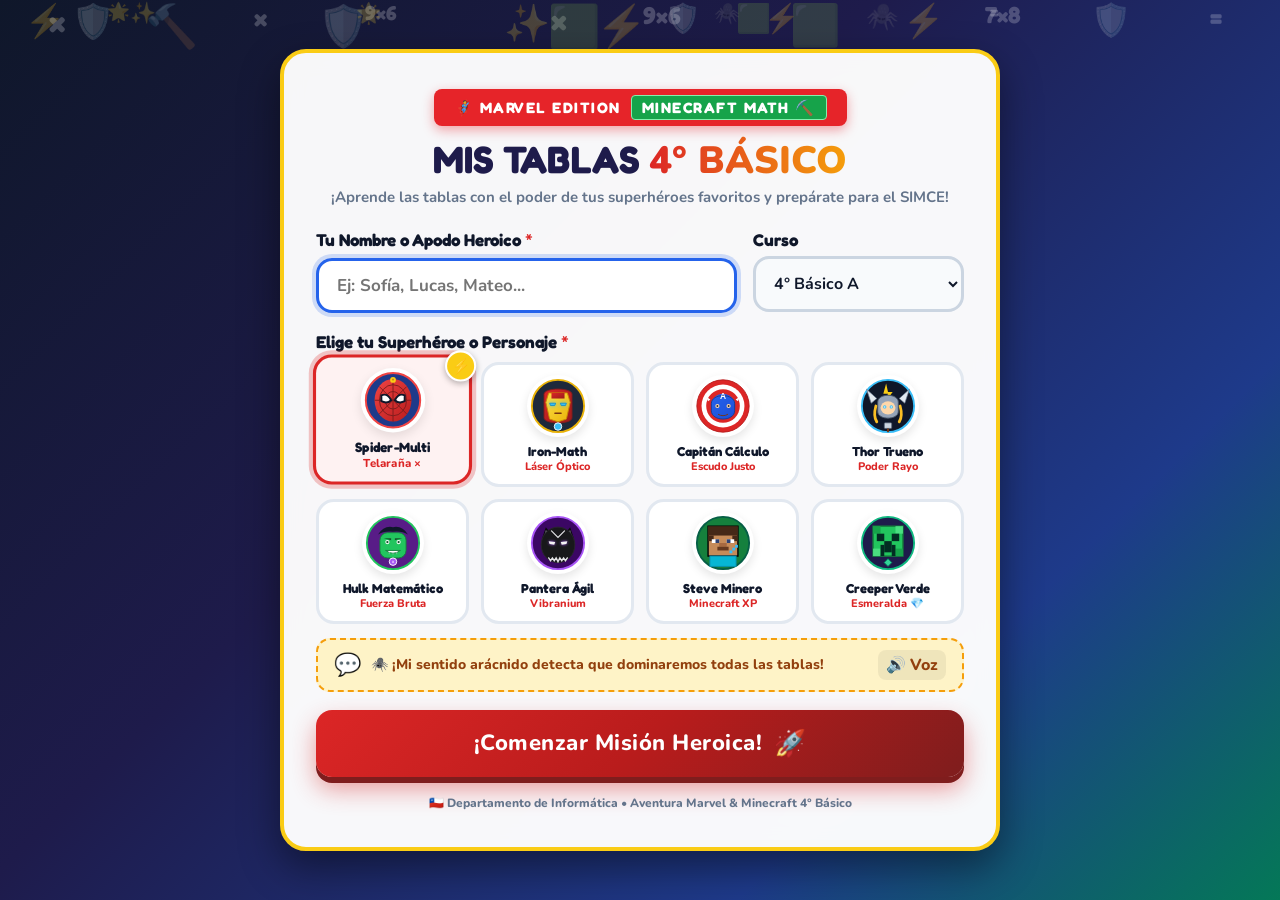
==== index.html @ a218ce14 "Add files via upload" ====
<!DOCTYPE html>
<html lang="es">
<head>
  <meta charset="UTF-8">
  <meta name="viewport" content="width=device-width, initial-scale=1.0">
  <title>Mis Tablas 🦸‍♂️ Aventura Marvel & Minecraft 4° Básico</title>
  <!-- Google Fonts: Fredoka & Nunito -->
  <link rel="preconnect" href="https://fonts.googleapis.com">
  <link rel="preconnect" href="https://fonts.gstatic.com" crossorigin>
  <link href="https://fonts.googleapis.com/css2?family=Fredoka:wght@400;600;700&family=Nunito:wght@400;700;800;900&display=swap" rel="stylesheet">
  <style>
    :root {
      --marvel-red: #E62429;
      --marvel-dark: #121212;
      --marvel-gold: #FACC15;
      --minecraft-green: #22C55E;
      --minecraft-dark: #14532D;
      --minecraft-diamond: #38BDF8;
      --bg-gradient: linear-gradient(135deg, #0F172A 0%, #1E1B4B 40%, #1E3A8A 75%, #047857 100%);
      --card-bg: rgba(255, 255, 255, 0.97);
      --text-main: #0F172A;
      --text-muted: #64748B;
      --radius-lg: 26px;
      --radius-md: 16px;
      --shadow-fun: 0 16px 40px rgba(0, 0, 0, 0.45);
    }

    * {
      box-sizing: border-box;
      margin: 0;
      padding: 0;
      font-family: 'Nunito', sans-serif;
    }

    body {
      min-height: 100vh;
      background: var(--bg-gradient);
      display: flex;
      justify-content: center;
      align-items: center;
      padding: 20px;
      position: relative;
      overflow-x: hidden;
    }

    /* Canvas para Serpentinas y Brillos */
    #confettiCanvas {
      position: fixed;
      inset: 0;
      pointer-events: none;
      z-index: 9999;
    }

    /* Floating Marvel & Minecraft Background Particles */
    .hero-bg {
      position: fixed;
      inset: 0;
      pointer-events: none;
      z-index: 1;
      overflow: hidden;
    }

    .hero-symbol {
      position: absolute;
      color: rgba(255, 255, 255, 0.22);
      font-family: 'Fredoka', cursive;
      font-weight: 700;
      user-select: none;
      animation: floatHero 10s infinite linear;
    }

    @keyframes floatHero {
      0% {
        transform: translateY(105vh) rotate(0deg) scale(0.9);
        opacity: 0;
      }
      20% {
        opacity: 0.4;
      }
      80% {
        opacity: 0.4;
      }
      100% {
        transform: translateY(-10vh) rotate(360deg) scale(1.15);
        opacity: 0;
      }
    }

    /* Main Login Container */
    .login-wrapper {
      position: relative;
      z-index: 10;
      width: 100%;
      max-width: 720px;
      background: var(--card-bg);
      border-radius: var(--radius-lg);
      box-shadow: var(--shadow-fun);
      padding: 36px 32px;
      border: 4px solid #FACC15;
      backdrop-filter: blur(12px);
      animation: popIn 0.5s cubic-bezier(0.175, 0.885, 0.32, 1.275);
    }

    @keyframes popIn {
      0% { transform: scale(0.85); opacity: 0; }
      100% { transform: scale(1); opacity: 1; }
    }

    /* Header Logo Marvel & Minecraft Style */
    .header-logo {
      text-align: center;
      margin-bottom: 22px;
    }

    .marvel-badge-title {
      display: inline-flex;
      align-items: center;
      gap: 10px;
      background: var(--marvel-red);
      color: #FFFFFF;
      padding: 6px 20px;
      border-radius: 8px;
      box-shadow: 0 4px 12px rgba(230, 36, 41, 0.4);
      margin-bottom: 12px;
    }

    .marvel-badge-title span {
      font-family: 'Fredoka', cursive;
      font-size: 15px;
      font-weight: 900;
      letter-spacing: 1.5px;
      text-transform: uppercase;
    }

    .minecraft-badge-pill {
      background: #16A34A;
      color: #FFFFFF;
      padding: 2px 10px;
      border-radius: 4px;
      font-size: 12px;
      font-weight: 900;
      border: 1px solid #86EFAC;
      letter-spacing: 0.5px;
    }

    .main-title {
      font-family: 'Fredoka', cursive;
      font-size: 38px;
      font-weight: 900;
      color: #1E1B4B;
      line-height: 1.15;
    }

    .main-title .highlight-marvel {
      background: linear-gradient(90deg, #DC2626, #F59E0B);
      -webkit-background-clip: text;
      -webkit-text-fill-color: transparent;
    }

    .subtitle {
      color: var(--text-muted);
      font-size: 15px;
      font-weight: 700;
      margin-top: 4px;
    }

    /* Saved Profile Quick Resume */
    .saved-profile-bar {
      display: none;
      background: #F0FDF4;
      border: 2px dashed #4ADE80;
      border-radius: var(--radius-md);
      padding: 12px 18px;
      margin-bottom: 18px;
      align-items: center;
      justify-content: space-between;
    }

    .saved-profile-info {
      display: flex;
      align-items: center;
      gap: 12px;
    }

    .saved-avatar-mini {
      width: 44px;
      height: 44px;
      border-radius: 50%;
      background: #DCFCE7;
      display: flex;
      align-items: center;
      justify-content: center;
      font-size: 24px;
      border: 2px solid #16A34A;
      overflow: hidden;
    }

    .saved-avatar-mini img {
      width: 100%;
      height: 100%;
      object-fit: cover;
    }

    .btn-quick-continue {
      background: linear-gradient(135deg, #16A34A, #15803D);
      color: white;
      border: none;
      border-radius: 12px;
      padding: 9px 18px;
      font-weight: 800;
      cursor: pointer;
      font-size: 14px;
      box-shadow: 0 4px 0 #14532D;
      transition: all 0.15s ease;
    }

    .btn-quick-continue:hover {
      transform: translateY(-2px);
      box-shadow: 0 6px 0 #14532D;
    }

    /* Form Fields */
    .form-group {
      margin-bottom: 18px;
    }

    .form-label {
      display: block;
      font-family: 'Fredoka', cursive;
      font-size: 17px;
      font-weight: 700;
      color: var(--text-main);
      margin-bottom: 6px;
    }

    .form-label .required {
      color: #DC2626;
    }

    .input-row {
      display: grid;
      grid-template-columns: 2fr 1fr;
      gap: 16px;
    }

    .input-text {
      width: 100%;
      padding: 13px 18px;
      font-size: 17px;
      font-weight: 700;
      color: var(--text-main);
      background: #F8FAFC;
      border: 3px solid #CBD5E1;
      border-radius: var(--radius-md);
      outline: none;
      transition: all 0.2s ease;
    }

    .input-text:focus {
      background: #FFFFFF;
      border-color: #2563EB;
      box-shadow: 0 0 0 4px rgba(37, 99, 235, 0.2);
    }

    .select-course {
      width: 100%;
      padding: 13px 14px;
      font-size: 16px;
      font-weight: 700;
      color: var(--text-main);
      background: #F8FAFC;
      border: 3px solid #CBD5E1;
      border-radius: var(--radius-md);
      outline: none;
      cursor: pointer;
    }

    /* Superhero & Minecraft Avatar Grid */
    .avatar-grid {
      display: grid;
      grid-template-columns: repeat(4, 1fr);
      gap: 12px;
      margin-top: 8px;
    }

    .avatar-card {
      background: #FFFFFF;
      border: 3px solid #E2E8F0;
      border-radius: 18px;
      padding: 10px 6px;
      text-align: center;
      cursor: pointer;
      position: relative;
      transition: all 0.22s cubic-bezier(0.175, 0.885, 0.32, 1.275);
      user-select: none;
    }

    .avatar-card:hover {
      transform: translateY(-5px);
      border-color: #EF4444;
      background: #FEF2F2;
      box-shadow: 0 8px 16px rgba(239, 68, 68, 0.15);
    }

    .avatar-card.selected {
      border-color: #DC2626;
      background: #FEF2F2;
      box-shadow: 0 0 0 4px rgba(220, 38, 38, 0.25);
      transform: translateY(-5px) scale(1.04);
    }

    .avatar-card.selected::after {
      content: '⚡';
      position: absolute;
      top: -7px;
      right: -7px;
      width: 26px;
      height: 26px;
      background: #FACC15;
      color: #78350F;
      border-radius: 50%;
      font-size: 14px;
      font-weight: 900;
      display: flex;
      align-items: center;
      justify-content: center;
      border: 2px solid white;
      box-shadow: 0 2px 6px rgba(0,0,0,0.3);
    }

    .avatar-icon-wrap {
      width: 62px;
      height: 62px;
      margin: 0 auto 6px;
      border-radius: 50%;
      background: #FFFFFF;
      box-shadow: 0 4px 10px rgba(0,0,0,0.1);
      display: flex;
      align-items: center;
      justify-content: center;
      padding: 3px;
      transition: transform 0.2s ease;
    }

    .avatar-card:hover .avatar-icon-wrap {
      transform: scale(1.12) rotate(6deg);
    }

    .avatar-icon-wrap img {
      width: 100%;
      height: 100%;
      object-fit: contain;
    }

    .avatar-name {
      font-family: 'Fredoka', cursive;
      font-size: 13px;
      font-weight: 700;
      color: var(--text-main);
      display: block;
      white-space: nowrap;
      overflow: hidden;
      text-overflow: ellipsis;
    }

    .avatar-role {
      font-size: 11px;
      color: #DC2626;
      font-weight: 800;
      display: block;
    }

    /* Dialogue Speech Box */
    .avatar-quote-box {
      margin-top: 14px;
      background: #FEF3C7;
      border: 2px dashed #F59E0B;
      border-radius: 14px;
      padding: 10px 16px;
      display: flex;
      align-items: center;
      justify-content: space-between;
      gap: 12px;
      color: #92400E;
      font-size: 14px;
      font-weight: 800;
      animation: fadeIn 0.3s ease;
      cursor: pointer;
      transition: all 0.25s ease;
    }

    .avatar-quote-box:hover {
      background: #FDE68A;
      transform: translateY(-2px);
    }

    .avatar-quote-box.speaking-active {
      border-color: #EF4444;
      background: #FEF2F2;
      color: #B91C1C;
      box-shadow: 0 0 16px rgba(239, 68, 68, 0.45);
      animation: speechPulse 0.6s infinite alternate ease-in-out;
    }

    @keyframes speechPulse {
      from { transform: scale(1); }
      to { transform: scale(1.025); }
    }

    @keyframes fadeIn {
      from { opacity: 0; transform: translateY(4px); }
      to { opacity: 1; transform: translateY(0); }
    }

    /* Error Message */
    .feedback-error {
      color: #DC2626;
      font-size: 14px;
      font-weight: 800;
      margin-top: 6px;
      display: none;
      align-items: center;
      gap: 6px;
    }

    /* Heroic Submit Button */
    .btn-submit {
      width: 100%;
      background: linear-gradient(135deg, #DC2626 0%, #B91C1C 50%, #7F1D1D 100%);
      color: #FFFFFF;
      font-family: 'Fredoka', cursive;
      font-size: 22px;
      font-weight: 800;
      letter-spacing: 0.5px;
      padding: 16px 24px;
      border: none;
      border-radius: var(--radius-md);
      cursor: pointer;
      box-shadow: 0 6px 0 #7F1D1D, 0 12px 24px rgba(220, 38, 38, 0.45);
      transition: all 0.15s ease;
      display: flex;
      align-items: center;
      justify-content: center;
      gap: 12px;
      margin-top: 18px;
    }

    .btn-submit:hover {
      transform: translateY(-3px);
      box-shadow: 0 9px 0 #7F1D1D, 0 16px 28px rgba(220, 38, 38, 0.55);
      background: linear-gradient(135deg, #EF4444 0%, #DC2626 50%, #991B1B 100%);
    }

    .btn-submit:active {
      transform: translateY(3px);
      box-shadow: 0 3px 0 #7F1D1D;
    }

    /* Footer Info */
    .footer-badge {
      text-align: center;
      margin-top: 18px;
      font-size: 12px;
      font-weight: 800;
      color: #64748B;
      display: flex;
      align-items: center;
      justify-content: center;
      gap: 8px;
    }

    .shake {
      animation: shakeInput 0.4s ease;
    }

    @keyframes shakeInput {
      0%, 100% { transform: translateX(0); }
      20%, 60% { transform: translateX(-8px); }
      40%, 80% { transform: translateX(8px); }
    }

    @media (max-width: 640px) {
      .login-wrapper { padding: 22px 16px; }
      .main-title { font-size: 28px; }
      .avatar-grid { grid-template-columns: repeat(3, 1fr); }
      .input-row { grid-template-columns: 1fr; }
    }
  </style>
</head>
<body>

  <!-- Canvas de Serpentinas, Confeti y Brillos -->
  <canvas id="confettiCanvas"></canvas>

  <!-- Partículas de fondo estilo Marvel y Minecraft -->
  <div class="hero-bg" id="heroBg"></div>

  <!-- Contenedor Principal -->
  <div class="login-wrapper">
    <!-- Header -->
    <div class="header-logo">
      <div class="marvel-badge-title">
        <span>🦸 MARVEL EDITION</span>
        <span class="minecraft-badge-pill">MINECRAFT MATH ⛏️</span>
      </div>
      <h1 class="main-title">MIS TABLAS <span class="highlight-marvel">4° BÁSICO</span></h1>
      <p class="subtitle">¡Aprende las tablas con el poder de tus superhéroes favoritos y prepárate para el SIMCE!</p>
    </div>

    <!-- Barra de Perfil Guardado -->
    <div class="saved-profile-bar" id="savedProfileBar">
      <div class="saved-profile-info">
        <div class="saved-avatar-mini" id="savedAvatarMini">
          <img src="Sistema/IMAGEN/avatar_spiderman.svg" alt="Avatar">
        </div>
        <div>
          <div style="font-weight: 900; color: #166534; font-size: 15px;" id="savedProfileName">¡Hola, Héroe!</div>
          <div style="font-size: 12px; color: #15803D;" id="savedProfileCourse">4° Básico A • Perfil guardado</div>
        </div>
      </div>
      <button class="btn-quick-continue" id="btnQuickContinue">Continuar Misión ➔</button>
    </div>

    <!-- Formulario del Estudiante -->
    <form id="loginForm" autocomplete="off" onsubmit="return false;">
      <div class="input-row">
        <!-- Nombre -->
        <div class="form-group">
          <label class="form-label" for="nombreEstudiante">
            Tu Nombre o Apodo Heroico <span class="required">*</span>
          </label>
          <div class="input-container">
            <input 
              type="text" 
              id="nombreEstudiante" 
              class="input-text" 
              placeholder="Ej: Sofía, Lucas, Mateo..." 
              maxlength="24"
              autofocus
            >
          </div>
          <div class="feedback-error" id="nameError">
            <span>⚠️</span> Escribe tu nombre para iniciar tu entrenamiento heroico.
          </div>
        </div>

        <!-- Curso -->
        <div class="form-group">
          <label class="form-label" for="cursoEstudiante">Curso</label>
          <select id="cursoEstudiante" class="select-course">
            <option value="4° Básico A">4° Básico A</option>
            <option value="4° Básico B">4° Básico B</option>
            <option value="4° Básico C">4° Básico C</option>
            <option value="4° Básico">4° Básico</option>
          </select>
        </div>
      </div>

      <!-- Selección de Superhéroes / Minecraft -->
      <div class="form-group">
        <label class="form-label">
          Elige tu Superhéroe o Personaje <span class="required">*</span>
        </label>
        
        <div class="avatar-grid" id="avatarGrid">
          <!-- 1. Spider-Man -->
          <div class="avatar-card selected" data-id="spiderman" data-sound="laser" data-name="Spider-Multi" data-quote="🕷️ ¡Mi sentido arácnido detecta que dominaremos todas las tablas!">
            <div class="avatar-icon-wrap">
              <img src="Sistema/IMAGEN/avatar_spiderman.svg" alt="Spider-Multi">
            </div>
            <span class="avatar-name">Spider-Multi</span>
            <span class="avatar-role">Telaraña ×</span>
          </div>

          <!-- 2. Iron Man -->
          <div class="avatar-card" data-id="ironman" data-sound="laser" data-name="Iron-Math" data-quote="⚡ ¡Reactor Arc al 100%: calculando resultados a la velocidad de la luz!">
            <div class="avatar-icon-wrap">
              <img src="Sistema/IMAGEN/avatar_ironman.svg" alt="Iron-Math">
            </div>
            <span class="avatar-name">Iron-Math</span>
            <span class="avatar-role">Láser Óptico</span>
          </div>

          <!-- 3. Capitán América -->
          <div class="avatar-card" data-id="capitan" data-sound="shield" data-name="Capitán Cálculo" data-quote="🛡️ ¡Puedo calcular todo el día! Defendamos el honor de 4° básico.">
            <div class="avatar-icon-wrap">
              <img src="Sistema/IMAGEN/avatar_capitan.svg" alt="Capitán Cálculo">
            </div>
            <span class="avatar-name">Capitán Cálculo</span>
            <span class="avatar-role">Escudo Justo</span>
          </div>

          <!-- 4. Thor -->
          <div class="avatar-card" data-id="thor" data-sound="laser" data-name="Thor del Trueno" data-quote="🔨 ¡Por Asgard! Ninguna multiplicación se resistirá a nuestro martillo.">
            <div class="avatar-icon-wrap">
              <img src="Sistema/IMAGEN/avatar_thor.svg" alt="Thor del Trueno">
            </div>
            <span class="avatar-name">Thor Trueno</span>
            <span class="avatar-role">Poder Rayo</span>
          </div>

          <!-- 5. Hulk -->
          <div class="avatar-card" data-id="hulk" data-sound="pop" data-name="Hulk Aplasta Tablas" data-quote="💥 ¡HULK APLASTA DUDAS! ¡Multiplicar es pan comido para Hulk!">
            <div class="avatar-icon-wrap">
              <img src="Sistema/IMAGEN/avatar_hulk.svg" alt="Hulk Aplasta Tablas">
            </div>
            <span class="avatar-name">Hulk Matemático</span>
            <span class="avatar-role">Fuerza Bruta</span>
          </div>

          <!-- 6. Pantera Negra -->
          <div class="avatar-card" data-id="pantera" data-sound="shield" data-name="Pantera Ágil" data-quote="🐾 ¡Wakanda por siempre! Agilidad felina para resolver problemas.">
            <div class="avatar-icon-wrap">
              <img src="Sistema/IMAGEN/avatar_pantera.svg" alt="Pantera Ágil">
            </div>
            <span class="avatar-name">Pantera Ágil</span>
            <span class="avatar-role">Vibranium</span>
          </div>

          <!-- 7. Steve Minecraft -->
          <div class="avatar-card" data-id="steve" data-sound="xp" data-name="Steve Minero" data-quote="⛏️ ¡Crafteando respuestas correctas con picos de diamante y bloques de XP!">
            <div class="avatar-icon-wrap">
              <img src="Sistema/IMAGEN/avatar_steve.svg" alt="Steve Minero">
            </div>
            <span class="avatar-name">Steve Minero</span>
            <span class="avatar-role">Minecraft XP</span>
          </div>

          <!-- 8. Creeper Minecraft -->
          <div class="avatar-card" data-id="creeper" data-sound="xp" data-name="Creeper Verde" data-quote="🟩 ¡Sssssss... ¡Una explosión verde de aciertos y esmeraldas!">
            <div class="avatar-icon-wrap">
              <img src="Sistema/IMAGEN/avatar_creeper.svg" alt="Creeper Verde">
            </div>
            <span class="avatar-name">Creeper Verde</span>
            <span class="avatar-role">Esmeralda 💎</span>
          </div>
        </div>

        <!-- Quote Box with Speaker Audio Badge -->
        <div class="avatar-quote-box" id="avatarQuoteBox" title="¡Toca para escuchar la voz del héroe!">
          <div style="display: flex; align-items: center; gap: 10px;">
            <span style="font-size: 22px;">💬</span>
            <span id="avatarQuoteText">🕷️ ¡Mi sentido arácnido detecta que dominaremos todas las tablas!</span>
          </div>
          <span style="font-size: 16px; padding: 4px 8px; background: rgba(0,0,0,0.06); border-radius: 8px; white-space: nowrap;" id="speakerStatusIcon" title="Escuchar voz">🔊 Voz</span>
        </div>
      </div>

      <!-- Botón Ingresar -->
      <button type="button" class="btn-submit" id="btnIngresar">
        <span>¡Comenzar Misión Heroica!</span>
        <span style="font-size: 26px;">🚀</span>
      </button>

      <!-- Footer Info -->
      <div class="footer-badge">
        <span>🇨🇱 Departamento de Informática • Aventura Marvel & Minecraft 4° Básico</span>
      </div>
    </form>
  </div>

  <!-- Sonidos y Lógica de Login -->
  <script src="Sistema/JS/sound.js"></script>
  <script>
    // Partículas temáticas flotantes de fondo
    const heroItems = ['🕷️', '⚡', '🛡️', '🔨', '💥', '⛏️', '💎', '🟩', '×', '=', '7×8', '9×6', '🌟', '✨'];
    const bgContainer = document.getElementById('heroBg');

    for (let i = 0; i < 26; i++) {
      const el = document.createElement('div');
      el.className = 'hero-symbol';
      el.innerText = heroItems[Math.floor(Math.random() * heroItems.length)];
      el.style.left = Math.random() * 95 + '%';
      el.style.fontSize = (Math.random() * 26 + 18) + 'px';
      el.style.animationDuration = (Math.random() * 8 + 7) + 's';
      el.style.animationDelay = (Math.random() * 8) + 's';
      bgContainer.appendChild(el);
    }

    // Avatar Selection Logic con sonidos Marvel y Minecraft
    let selectedAvatar = {
      id: 'spiderman',
      nombre: 'Spider-Multi',
      img: 'Sistema/IMAGEN/avatar_spiderman.svg',
      quote: '🕷️ ¡Mi sentido arácnido detecta que dominaremos todas las tablas!'
    };

    // Sistema de Voz para Superhéroes y Personajes (Web Speech API)
    function hablarFraseHeroica(texto, avatarId) {
      if (!('speechSynthesis' in window)) return;

      window.speechSynthesis.cancel();

      // Limpiar emojis para que la voz no intente describirlos
      let textoHablar = texto.replace(/[\u{1F300}-\u{1F9FF}|🕷️|⚡|🛡️|🔨|💥|🐾|⛏️|🟩|💎|×]/gu, '').trim();

      const utter = new SpeechSynthesisUtterance(textoHablar);
      utter.lang = 'es-ES';

      // Modulación de tono (pitch) y velocidad (rate) personalizada por personaje
      if (avatarId === 'hulk') {
        utter.pitch = 0.52; // Súper grave y colosal
        utter.rate = 0.88;
      } else if (avatarId === 'thor') {
        utter.pitch = 0.72; // Voz profunda de trueno
        utter.rate = 0.95;
      } else if (avatarId === 'spiderman') {
        utter.pitch = 1.18; // Ágil, juvenil y rápido
        utter.rate = 1.08;
      } else if (avatarId === 'pantera') {
        utter.pitch = 0.90; // Firme y majestuoso (¡Wakanda por siempre!)
        utter.rate = 0.98;
      } else if (avatarId === 'ironman') {
        utter.pitch = 0.96; // Tecnológico y seguro
        utter.rate = 1.04;
      } else if (avatarId === 'capitan') {
        utter.pitch = 0.92; // Heroico y disciplinado
        utter.rate = 0.96;
      } else if (avatarId === 'creeper') {
        utter.pitch = 1.25; // Explosivo y chispeante
        utter.rate = 1.10;
      } else if (avatarId === 'steve') {
        utter.pitch = 1.05; // Aventurero Minecraft
        utter.rate = 1.02;
      }

      // Buscar voz en español
      const voices = window.speechSynthesis.getVoices();
      const esVoice = voices.find(v => v.lang.startsWith('es') || v.lang.includes('ES') || v.lang.includes('MX'));
      if (esVoice) utter.voice = esVoice;

      // Animación en la caja de diálogo
      const quoteBox = document.getElementById('avatarQuoteBox');
      const speakerIcon = document.getElementById('speakerStatusIcon');
      if (quoteBox) {
        quoteBox.classList.add('speaking-active');
        if (speakerIcon) speakerIcon.innerText = '🗣️ Hablando...';
        utter.onend = () => {
          quoteBox.classList.remove('speaking-active');
          if (speakerIcon) speakerIcon.innerText = '🔊 Voz';
        };
        utter.onerror = () => {
          quoteBox.classList.remove('speaking-active');
          if (speakerIcon) speakerIcon.innerText = '🔊 Voz';
        };
      }

      // Pequeño retardo de 130ms para que primero se distinga el efecto de sonido característico
      setTimeout(() => {
        window.speechSynthesis.speak(utter);
      }, 130);
    }

    if ('speechSynthesis' in window) {
      window.speechSynthesis.onvoiceschanged = () => {
        window.speechSynthesis.getVoices();
      };
    }

    const avatarCards = document.querySelectorAll('.avatar-card');
    const quoteText = document.getElementById('avatarQuoteText');
    const quoteBox = document.getElementById('avatarQuoteBox');

    avatarCards.forEach(card => {
      card.addEventListener('click', () => {
        const soundType = card.dataset.sound;
        if (soundType === 'laser') {
          window.sound.playMarvelLaser();
        } else if (soundType === 'shield') {
          window.sound.playMarvelShield();
        } else if (soundType === 'xp') {
          window.sound.playMinecraftXp();
        } else {
          window.sound.playMinecraftPop();
        }

        avatarCards.forEach(c => c.classList.remove('selected'));
        card.classList.add('selected');
        
        selectedAvatar = {
          id: card.dataset.id,
          nombre: card.dataset.name,
          img: card.querySelector('img').src,
          quote: card.dataset.quote
        };

        quoteText.innerText = selectedAvatar.quote;

        // Reproducir la frase con voz audible del personaje
        hablarFraseHeroica(selectedAvatar.quote, selectedAvatar.id);
      });
    });

    // Clic en la cajita de diálogo para volver a escuchar la frase
    if (quoteBox) {
      quoteBox.addEventListener('click', () => {
        hablarFraseHeroica(selectedAvatar.quote, selectedAvatar.id);
      });
    }

    // Cargar perfil previo si existe
    const savedData = localStorage.getItem('mis_tablas_perfil');
    const savedProfileBar = document.getElementById('savedProfileBar');
    const savedProfileName = document.getElementById('savedProfileName');
    const savedProfileCourse = document.getElementById('savedProfileCourse');
    const savedAvatarMini = document.getElementById('savedAvatarMini');

    if (savedData) {
      try {
        const perfil = JSON.parse(savedData);
        if (perfil.nombre) {
          savedProfileBar.style.display = 'flex';
          savedProfileName.innerText = `¡Bienvenido de vuelta, ${perfil.nombre}!`;
          savedProfileCourse.innerText = `${perfil.curso || '4° Básico'} • Héroe Nivel ${perfil.nivel || 1} (${perfil.xp || 100} XP)`;
          if (perfil.avatarImg) {
            savedAvatarMini.innerHTML = `<img src="${perfil.avatarImg.startsWith('IMAGEN') ? 'Sistema/' + perfil.avatarImg : perfil.avatarImg}" alt="Avatar">`;
          }

          document.getElementById('btnQuickContinue').addEventListener('click', () => {
            window.sound.playMarvelFanfare();
            window.sound.playMinecraftXp();
            lanzarSerpentinasLogin();
            setTimeout(() => {
              window.location.href = 'Sistema/index.html';
            }, 600);
          });
        }
      } catch (e) {
        console.error("Error reading saved profile", e);
      }
    }

    // Input Validation & Action
    const inputNombre = document.getElementById('nombreEstudiante');
    const selectCurso = document.getElementById('cursoEstudiante');
    const btnIngresar = document.getElementById('btnIngresar');
    const nameError = document.getElementById('nameError');

    inputNombre.addEventListener('input', () => {
      if (inputNombre.value.trim().length >= 2) {
        nameError.style.display = 'none';
        inputNombre.classList.remove('shake');
      }
    });

    inputNombre.addEventListener('keydown', (e) => {
      if (e.key === 'Enter') ejecutarIngreso();
    });

    btnIngresar.addEventListener('click', ejecutarIngreso);

    function ejecutarIngreso() {
      const nombre = inputNombre.value.trim();
      
      if (!nombre || nombre.length < 2) {
        window.sound.playError();
        nameError.style.display = 'flex';
        inputNombre.classList.add('shake');
        inputNombre.focus();
        setTimeout(() => inputNombre.classList.remove('shake'), 500);
        return;
      }

      let perfilActual = {};
      try {
        perfilActual = JSON.parse(localStorage.getItem('mis_tablas_perfil')) || {};
      } catch(e) { perfilActual = {}; }

      const nuevoPerfil = {
        ...perfilActual,
        nombre: nombre,
        curso: selectCurso.value,
        avatarId: selectedAvatar.id,
        avatarNombre: selectedAvatar.nombre,
        avatarImg: 'IMAGEN/' + selectedAvatar.img.split('/').pop(),
        fechaIngreso: new Date().toLocaleDateString(),
        xp: perfilActual.xp || 120,
        estrellas: perfilActual.estrellas || 15,
        nivel: perfilActual.nivel || 1,
        tablasProgreso: perfilActual.tablasProgreso || {
          2: 0, 3: 0, 4: 0, 5: 0, 6: 0, 7: 0, 8: 0, 9: 0, 10: 0
        },
        logrosDesbloqueados: perfilActual.logrosDesbloqueados || ["primer_paso"],
        simceRealizado: perfilActual.simceRealizado || false,
        simcePuntaje: perfilActual.simcePuntaje || 0,
        simceAciertos: perfilActual.simceAciertos || 0
      };

      localStorage.setItem('mis_tablas_perfil', JSON.stringify(nuevoPerfil));
      window.sound.playMarvelFanfare();
      window.sound.playMinecraftXp();
      lanzarSerpentinasLogin();

      btnIngresar.disabled = true;
      btnIngresar.innerHTML = '<span>¡Despegando Héroe...! 🚀</span>';

      setTimeout(() => {
        window.location.href = 'Sistema/index.html';
      }, 750);
    }

    // Serpentinas y Brillos para el Login
    const pCanvas = document.getElementById('confettiCanvas');
    const pCtx = pCanvas.getContext('2d');
    let pList = [];

    function resizeCanvas() {
      pCanvas.width = window.innerWidth;
      pCanvas.height = window.innerHeight;
    }
    resizeCanvas();
    window.addEventListener('resize', resizeCanvas);

    function lanzarSerpentinasLogin() {
      const colors = ['#EF4444', '#F59E0B', '#10B981', '#06B6D4', '#8B5CF6', '#FDE047'];
      pList = [];
      // Serpentinas
      for (let i = 0; i < 24; i++) {
        pList.push({
          tipo: 'serpentina',
          x: window.innerWidth / 2,
          y: window.innerHeight * 0.6,
          vx: (Math.random() - 0.5) * 16,
          vy: -(Math.random() * 14 + 6),
          ancho: 8,
          largo: 30,
          color: colors[Math.floor(Math.random() * colors.length)],
          rot: Math.random() * Math.PI,
          vRot: (Math.random() - 0.5) * 0.15,
          life: 1
        });
      }
      // Brillos
      for (let i = 0; i < 35; i++) {
        pList.push({
          tipo: 'brillo',
          x: window.innerWidth * (0.1 + Math.random() * 0.8),
          y: window.innerHeight * (0.2 + Math.random() * 0.6),
          vx: (Math.random() - 0.5) * 6,
          vy: (Math.random() - 0.5) * 6,
          radio: 10,
          color: colors[Math.floor(Math.random() * colors.length)],
          rot: 0,
          vRot: (Math.random() - 0.5) * 0.2,
          life: 1
        });
      }
      animarParticulas();
    }

    function animarParticulas() {
      pCtx.clearRect(0, 0, pCanvas.width, pCanvas.height);
      let any = false;

      pList.forEach(p => {
        p.life -= 0.015;
        p.x += p.vx;
        p.y += p.vy;

        if (p.life > 0) {
          any = true;
          pCtx.save();
          pCtx.globalAlpha = Math.max(0, p.life);

          if (p.tipo === 'serpentina') {
            p.vy += 0.3;
            p.rot += p.vRot;
            pCtx.translate(p.x, p.y);
            pCtx.rotate(p.rot);
            pCtx.fillStyle = p.color;
            pCtx.fillRect(-p.ancho/2, 0, p.ancho, p.largo);
          } else {
            p.rot += p.vRot;
            pCtx.translate(p.x, p.y);
            pCtx.rotate(p.rot);
            pCtx.fillStyle = p.color;
            pCtx.beginPath();
            const r = p.radio;
            const inner = r * 0.25;
            for (let s = 0; s < 4; s++) {
              const a1 = (s * Math.PI) / 2;
              const a2 = a1 + Math.PI / 4;
              pCtx.lineTo(Math.cos(a1) * r, Math.sin(a1) * r);
              pCtx.lineTo(Math.cos(a2) * inner, Math.sin(a2) * inner);
            }
            pCtx.closePath();
            pCtx.fill();
          }

          pCtx.restore();
        }
      });

      if (any) requestAnimationFrame(animarParticulas);
      else pCtx.clearRect(0, 0, pCanvas.width, pCanvas.height);
    }
  </script>
</body>
</html>
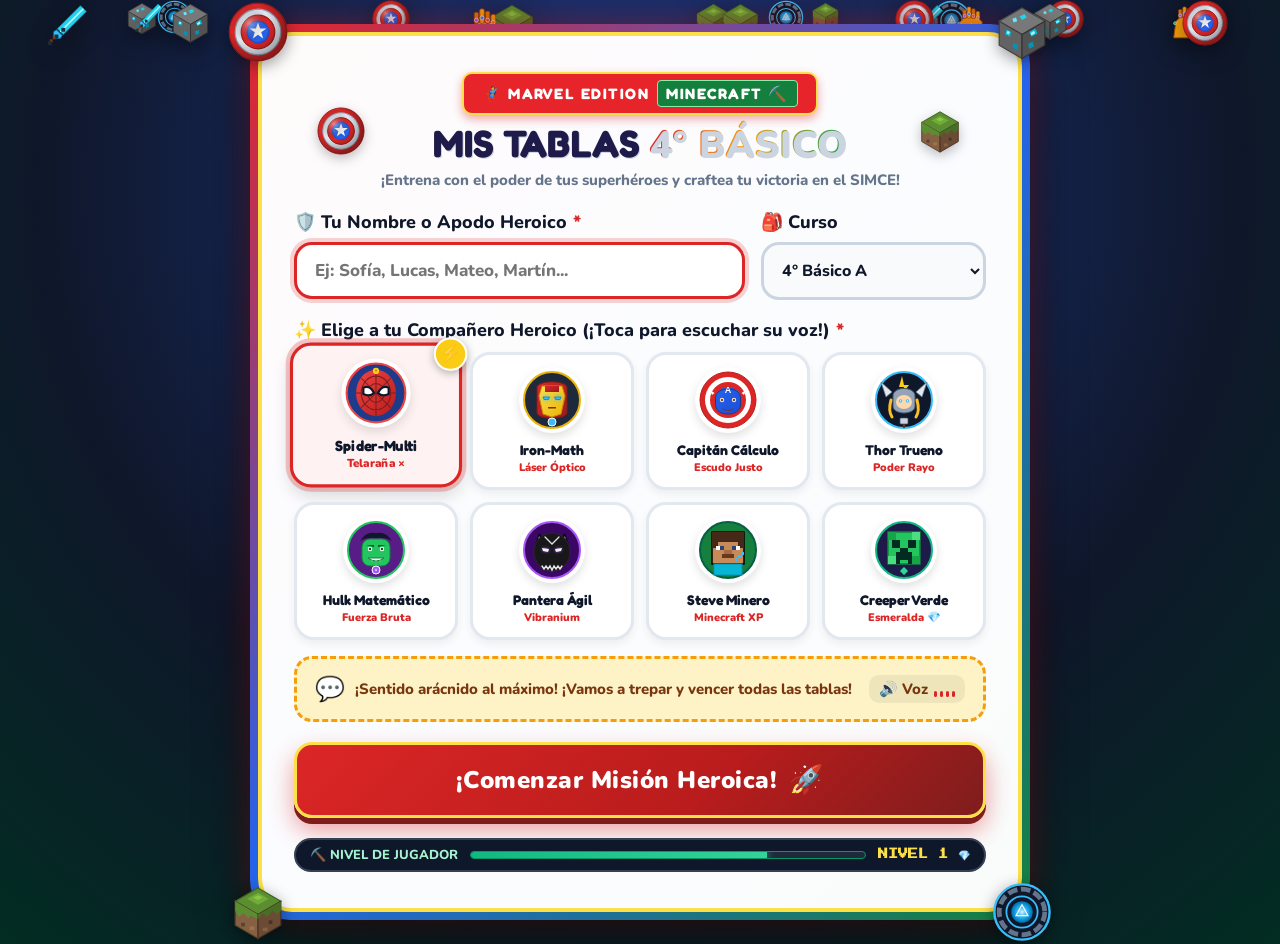
==== commit 85b33e6d: "Add files via upload" ====
--- a/index.html
+++ b/index.html
@@ -7,22 +7,22 @@
   <!-- Google Fonts: Fredoka & Nunito -->
   <link rel="preconnect" href="https://fonts.googleapis.com">
   <link rel="preconnect" href="https://fonts.gstatic.com" crossorigin>
-  <link href="https://fonts.googleapis.com/css2?family=Fredoka:wght@400;600;700&family=Nunito:wght@400;700;800;900&display=swap" rel="stylesheet">
+  <link href="https://fonts.googleapis.com/css2?family=Fredoka:wght@400;600;700;900&family=Nunito:wght@400;700;800;900&family=Press+Start+2P&display=swap" rel="stylesheet">
   <style>
     :root {
       --marvel-red: #E62429;
-      --marvel-dark: #121212;
+      --marvel-red-dark: #991B1B;
       --marvel-gold: #FACC15;
-      --minecraft-green: #22C55E;
-      --minecraft-dark: #14532D;
-      --minecraft-diamond: #38BDF8;
-      --bg-gradient: linear-gradient(135deg, #0F172A 0%, #1E1B4B 40%, #1E3A8A 75%, #047857 100%);
-      --card-bg: rgba(255, 255, 255, 0.97);
+      --marvel-blue: #2563EB;
+      --minecraft-green: #5B8E31;
+      --minecraft-dirt: #866043;
+      --minecraft-diamond: #22D3EE;
+      --minecraft-dark: #1E293B;
+      --card-bg: rgba(255, 255, 255, 0.98);
       --text-main: #0F172A;
       --text-muted: #64748B;
-      --radius-lg: 26px;
-      --radius-md: 16px;
-      --shadow-fun: 0 16px 40px rgba(0, 0, 0, 0.45);
+      --radius-lg: 32px;
+      --radius-md: 18px;
     }
 
     * {
@@ -34,16 +34,16 @@
 
     body {
       min-height: 100vh;
-      background: var(--bg-gradient);
+      background: radial-gradient(circle at 50% 20%, #1E3A8A 0%, #0F172A 60%, #022C22 100%);
       display: flex;
       justify-content: center;
       align-items: center;
-      padding: 20px;
+      padding: 24px 16px;
       position: relative;
       overflow-x: hidden;
     }
 
-    /* Canvas para Serpentinas y Brillos */
+    /* Canvas para Serpentinas, Brillos y Confeti */
     #confettiCanvas {
       position: fixed;
       inset: 0;
@@ -51,7 +51,7 @@
       z-index: 9999;
     }
 
-    /* Floating Marvel & Minecraft Background Particles */
+    /* Fondo animado con Bloques flotantes y Símbolos */
     .hero-bg {
       position: fixed;
       inset: 0;
@@ -60,71 +60,123 @@
       overflow: hidden;
     }
 
-    .hero-symbol {
+    .floating-item {
       position: absolute;
-      color: rgba(255, 255, 255, 0.22);
-      font-family: 'Fredoka', cursive;
-      font-weight: 700;
       user-select: none;
-      animation: floatHero 10s infinite linear;
-    }
-
-    @keyframes floatHero {
-      0% {
-        transform: translateY(105vh) rotate(0deg) scale(0.9);
-        opacity: 0;
-      }
-      20% {
-        opacity: 0.4;
-      }
-      80% {
-        opacity: 0.4;
-      }
-      100% {
-        transform: translateY(-10vh) rotate(360deg) scale(1.15);
-        opacity: 0;
-      }
-    }
-
-    /* Main Login Container */
-    .login-wrapper {
+      animation: floatElement 12s infinite linear;
+      filter: drop-shadow(0 6px 12px rgba(0,0,0,0.4));
+    }
+
+    @keyframes floatElement {
+      0% { transform: translateY(110vh) rotate(0deg) scale(0.85); opacity: 0; }
+      15% { opacity: 0.6; }
+      85% { opacity: 0.6; }
+      100% { transform: translateY(-15vh) rotate(360deg) scale(1.15); opacity: 0; }
+    }
+
+    /* =========================================================================
+       MARCO HEROICO DEL LOGIN (FORMA DE ESCUDO Y BLOQUES 3D)
+       ========================================================================= */
+    .login-wrapper-outer {
       position: relative;
       z-index: 10;
       width: 100%;
-      max-width: 720px;
+      max-width: 780px;
+      padding: 8px;
+      /* Marco metálico estilo Escudo Vibranium y Obsidiana */
+      background: linear-gradient(135deg, #E62429 0%, #2563EB 50%, #15803D 100%);
+      border-radius: 40px;
+      box-shadow: 0 20px 50px rgba(0, 0, 0, 0.6), 0 0 30px rgba(230, 36, 41, 0.4);
+      animation: popIn 0.55s cubic-bezier(0.175, 0.885, 0.32, 1.275);
+    }
+
+    @keyframes popIn {
+      0% { transform: scale(0.8); opacity: 0; }
+      100% { transform: scale(1); opacity: 1; }
+    }
+
+    /* Decoraciones 3D en las esquinas */
+    .corner-decor {
+      position: absolute;
+      width: 60px;
+      height: 60px;
+      z-index: 20;
+      pointer-events: none;
+      filter: drop-shadow(0 4px 8px rgba(0,0,0,0.4));
+      animation: bobCorner 3s infinite ease-in-out alternate;
+    }
+
+    .corner-top-left {
+      top: -22px;
+      left: -22px;
+    }
+
+    .corner-top-right {
+      top: -22px;
+      right: -22px;
+      animation-delay: 0.6s;
+    }
+
+    .corner-bottom-left {
+      bottom: -22px;
+      left: -22px;
+      animation-delay: 1.2s;
+    }
+
+    .corner-bottom-right {
+      bottom: -22px;
+      right: -22px;
+      animation-delay: 1.8s;
+    }
+
+    @keyframes bobCorner {
+      0% { transform: translateY(0) rotate(0deg) scale(1); }
+      100% { transform: translateY(-8px) rotate(6deg) scale(1.08); }
+    }
+
+    /* Tarjeta Principal Interior */
+    .login-card-inner {
       background: var(--card-bg);
-      border-radius: var(--radius-lg);
-      box-shadow: var(--shadow-fun);
+      border-radius: 34px;
       padding: 36px 32px;
-      border: 4px solid #FACC15;
-      backdrop-filter: blur(12px);
-      animation: popIn 0.5s cubic-bezier(0.175, 0.885, 0.32, 1.275);
-    }
-
-    @keyframes popIn {
-      0% { transform: scale(0.85); opacity: 0; }
-      100% { transform: scale(1); opacity: 1; }
-    }
-
-    /* Header Logo Marvel & Minecraft Style */
-    .header-logo {
+      border: 4px solid #FDE047;
+      position: relative;
+      overflow: hidden;
+    }
+
+    /* Borde temático superior con Escudo y Bloques */
+    .header-hero-bar {
+      display: flex;
+      align-items: center;
+      justify-content: center;
+      gap: 16px;
+      margin-bottom: 20px;
+    }
+
+    .badge-icon-left, .badge-icon-right {
+      width: 48px;
+      height: 48px;
+      filter: drop-shadow(0 4px 6px rgba(0,0,0,0.25));
+    }
+
+    .main-title-badge {
       text-align: center;
-      margin-bottom: 22px;
-    }
-
-    .marvel-badge-title {
+    }
+
+    .marvel-title-pill {
       display: inline-flex;
       align-items: center;
-      gap: 10px;
+      gap: 8px;
       background: var(--marvel-red);
       color: #FFFFFF;
-      padding: 6px 20px;
-      border-radius: 8px;
-      box-shadow: 0 4px 12px rgba(230, 36, 41, 0.4);
-      margin-bottom: 12px;
-    }
-
-    .marvel-badge-title span {
+      padding: 6px 18px;
+      border-radius: 10px;
+      box-shadow: 0 4px 10px rgba(220, 38, 38, 0.4);
+      margin-bottom: 8px;
+      border: 2px solid #FDE047;
+    }
+
+    .marvel-title-pill span {
       font-family: 'Fredoka', cursive;
       font-size: 15px;
       font-weight: 900;
@@ -132,15 +184,14 @@
       text-transform: uppercase;
     }
 
-    .minecraft-badge-pill {
-      background: #16A34A;
+    .minecraft-pill-tag {
+      background: #15803D;
       color: #FFFFFF;
-      padding: 2px 10px;
+      font-family: 'Press Start 2P', monospace;
+      font-size: 9px;
+      padding: 3px 8px;
       border-radius: 4px;
-      font-size: 12px;
-      font-weight: 900;
       border: 1px solid #86EFAC;
-      letter-spacing: 0.5px;
     }
 
     .main-title {
@@ -148,32 +199,34 @@
       font-size: 38px;
       font-weight: 900;
       color: #1E1B4B;
-      line-height: 1.15;
-    }
-
-    .main-title .highlight-marvel {
-      background: linear-gradient(90deg, #DC2626, #F59E0B);
+      line-height: 1.1;
+      text-shadow: 1px 1px 0 #CBD5E1;
+    }
+
+    .main-title .highlight-fire {
+      background: linear-gradient(90deg, #DC2626, #F59E0B, #16A34A);
       -webkit-background-clip: text;
       -webkit-text-fill-color: transparent;
     }
 
-    .subtitle {
+    .subtitle-tag {
       color: var(--text-muted);
       font-size: 15px;
-      font-weight: 700;
+      font-weight: 800;
       margin-top: 4px;
     }
 
-    /* Saved Profile Quick Resume */
+    /* Barra de Perfil Guardado */
     .saved-profile-bar {
       display: none;
-      background: #F0FDF4;
-      border: 2px dashed #4ADE80;
+      background: linear-gradient(135deg, #F0FDF4, #DCFCE7);
+      border: 3px dashed #16A34A;
       border-radius: var(--radius-md);
       padding: 12px 18px;
-      margin-bottom: 18px;
+      margin-bottom: 20px;
       align-items: center;
       justify-content: space-between;
+      box-shadow: 0 4px 12px rgba(22, 163, 74, 0.15);
     }
 
     .saved-profile-info {
@@ -183,16 +236,16 @@
     }
 
     .saved-avatar-mini {
-      width: 44px;
-      height: 44px;
+      width: 46px;
+      height: 46px;
       border-radius: 50%;
-      background: #DCFCE7;
+      background: #FFFFFF;
       display: flex;
       align-items: center;
       justify-content: center;
-      font-size: 24px;
-      border: 2px solid #16A34A;
+      border: 3px solid #16A34A;
       overflow: hidden;
+      box-shadow: 0 2px 6px rgba(0,0,0,0.15);
     }
 
     .saved-avatar-mini img {
@@ -206,12 +259,15 @@
       color: white;
       border: none;
       border-radius: 12px;
-      padding: 9px 18px;
-      font-weight: 800;
+      padding: 10px 18px;
+      font-weight: 900;
       cursor: pointer;
       font-size: 14px;
       box-shadow: 0 4px 0 #14532D;
       transition: all 0.15s ease;
+      display: flex;
+      align-items: center;
+      gap: 6px;
     }
 
     .btn-quick-continue:hover {
@@ -219,22 +275,20 @@
       box-shadow: 0 6px 0 #14532D;
     }
 
-    /* Form Fields */
+    /* Campos de Entrada */
     .form-group {
       margin-bottom: 18px;
     }
 
     .form-label {
-      display: block;
+      display: flex;
+      align-items: center;
+      gap: 6px;
       font-family: 'Fredoka', cursive;
-      font-size: 17px;
-      font-weight: 700;
+      font-size: 18px;
+      font-weight: 800;
       color: var(--text-main);
-      margin-bottom: 6px;
-    }
-
-    .form-label .required {
-      color: #DC2626;
+      margin-bottom: 8px;
     }
 
     .input-row {
@@ -245,9 +299,9 @@
 
     .input-text {
       width: 100%;
-      padding: 13px 18px;
+      padding: 14px 18px;
       font-size: 17px;
-      font-weight: 700;
+      font-weight: 800;
       color: var(--text-main);
       background: #F8FAFC;
       border: 3px solid #CBD5E1;
@@ -258,15 +312,15 @@
 
     .input-text:focus {
       background: #FFFFFF;
-      border-color: #2563EB;
-      box-shadow: 0 0 0 4px rgba(37, 99, 235, 0.2);
+      border-color: #DC2626;
+      box-shadow: 0 0 0 4px rgba(220, 38, 38, 0.2);
     }
 
     .select-course {
       width: 100%;
-      padding: 13px 14px;
+      padding: 14px 14px;
       font-size: 16px;
-      font-weight: 700;
+      font-weight: 800;
       color: var(--text-main);
       background: #F8FAFC;
       border: 3px solid #CBD5E1;
@@ -275,75 +329,76 @@
       cursor: pointer;
     }
 
-    /* Superhero & Minecraft Avatar Grid */
+    /* Grilla de Avatares estilo Hotbar / Cómic */
     .avatar-grid {
       display: grid;
       grid-template-columns: repeat(4, 1fr);
       gap: 12px;
-      margin-top: 8px;
+      margin-top: 10px;
     }
 
     .avatar-card {
       background: #FFFFFF;
       border: 3px solid #E2E8F0;
-      border-radius: 18px;
-      padding: 10px 6px;
+      border-radius: 20px;
+      padding: 12px 6px;
       text-align: center;
       cursor: pointer;
       position: relative;
       transition: all 0.22s cubic-bezier(0.175, 0.885, 0.32, 1.275);
       user-select: none;
+      box-shadow: 0 4px 8px rgba(0,0,0,0.06);
     }
 
     .avatar-card:hover {
-      transform: translateY(-5px);
-      border-color: #EF4444;
+      transform: translateY(-6px) scale(1.03);
+      border-color: #DC2626;
       background: #FEF2F2;
-      box-shadow: 0 8px 16px rgba(239, 68, 68, 0.15);
+      box-shadow: 0 10px 20px rgba(220, 38, 38, 0.2);
     }
 
     .avatar-card.selected {
       border-color: #DC2626;
       background: #FEF2F2;
-      box-shadow: 0 0 0 4px rgba(220, 38, 38, 0.25);
-      transform: translateY(-5px) scale(1.04);
+      box-shadow: 0 0 0 4px rgba(220, 38, 38, 0.25), 0 8px 16px rgba(0,0,0,0.15);
+      transform: translateY(-6px) scale(1.05);
     }
 
     .avatar-card.selected::after {
       content: '⚡';
       position: absolute;
-      top: -7px;
-      right: -7px;
-      width: 26px;
-      height: 26px;
+      top: -8px;
+      right: -8px;
+      width: 28px;
+      height: 28px;
       background: #FACC15;
       color: #78350F;
       border-radius: 50%;
-      font-size: 14px;
+      font-size: 16px;
       font-weight: 900;
       display: flex;
       align-items: center;
       justify-content: center;
       border: 2px solid white;
-      box-shadow: 0 2px 6px rgba(0,0,0,0.3);
+      box-shadow: 0 2px 8px rgba(0,0,0,0.3);
     }
 
     .avatar-icon-wrap {
-      width: 62px;
-      height: 62px;
-      margin: 0 auto 6px;
+      width: 66px;
+      height: 66px;
+      margin: 0 auto 8px;
       border-radius: 50%;
       background: #FFFFFF;
-      box-shadow: 0 4px 10px rgba(0,0,0,0.1);
+      box-shadow: 0 4px 10px rgba(0,0,0,0.12);
       display: flex;
       align-items: center;
       justify-content: center;
       padding: 3px;
-      transition: transform 0.2s ease;
+      transition: transform 0.25s ease;
     }
 
     .avatar-card:hover .avatar-icon-wrap {
-      transform: scale(1.12) rotate(6deg);
+      transform: scale(1.15) rotate(6deg);
     }
 
     .avatar-icon-wrap img {
@@ -354,8 +409,8 @@
 
     .avatar-name {
       font-family: 'Fredoka', cursive;
-      font-size: 13px;
-      font-weight: 700;
+      font-size: 14px;
+      font-weight: 800;
       color: var(--text-main);
       display: block;
       white-space: nowrap;
@@ -366,27 +421,28 @@
     .avatar-role {
       font-size: 11px;
       color: #DC2626;
-      font-weight: 800;
+      font-weight: 900;
       display: block;
-    }
-
-    /* Dialogue Speech Box */
+      margin-top: 2px;
+    }
+
+    /* Caja de Diálogo con Efecto de Onda de Voz Activa */
     .avatar-quote-box {
-      margin-top: 14px;
+      margin-top: 16px;
       background: #FEF3C7;
-      border: 2px dashed #F59E0B;
-      border-radius: 14px;
-      padding: 10px 16px;
+      border: 3px dashed #F59E0B;
+      border-radius: var(--radius-md);
+      padding: 14px 18px;
       display: flex;
       align-items: center;
       justify-content: space-between;
       gap: 12px;
-      color: #92400E;
-      font-size: 14px;
+      color: #78350F;
+      font-size: 15px;
       font-weight: 800;
-      animation: fadeIn 0.3s ease;
       cursor: pointer;
       transition: all 0.25s ease;
+      position: relative;
     }
 
     .avatar-quote-box:hover {
@@ -395,24 +451,46 @@
     }
 
     .avatar-quote-box.speaking-active {
-      border-color: #EF4444;
+      border-color: #DC2626;
       background: #FEF2F2;
-      color: #B91C1C;
-      box-shadow: 0 0 16px rgba(239, 68, 68, 0.45);
+      color: #991B1B;
+      box-shadow: 0 0 20px rgba(220, 38, 38, 0.45);
       animation: speechPulse 0.6s infinite alternate ease-in-out;
     }
 
     @keyframes speechPulse {
-      from { transform: scale(1); }
-      to { transform: scale(1.025); }
-    }
-
-    @keyframes fadeIn {
-      from { opacity: 0; transform: translateY(4px); }
-      to { opacity: 1; transform: translateY(0); }
-    }
-
-    /* Error Message */
+      0% { transform: scale(1); }
+      100% { transform: scale(1.03); }
+    }
+
+    /* Indicador animado de ondas de voz */
+    .voice-waves {
+      display: inline-flex;
+      align-items: flex-end;
+      gap: 3px;
+      height: 16px;
+      margin-left: 6px;
+    }
+
+    .voice-bar {
+      width: 3px;
+      background: #DC2626;
+      border-radius: 2px;
+      height: 6px;
+      transition: height 0.15s ease;
+    }
+
+    .speaking-active .voice-bar:nth-child(1) { animation: waveAnim 0.4s infinite alternate; }
+    .speaking-active .voice-bar:nth-child(2) { animation: waveAnim 0.5s infinite alternate 0.1s; }
+    .speaking-active .voice-bar:nth-child(3) { animation: waveAnim 0.35s infinite alternate 0.2s; }
+    .speaking-active .voice-bar:nth-child(4) { animation: waveAnim 0.45s infinite alternate 0.15s; }
+
+    @keyframes waveAnim {
+      0% { height: 4px; }
+      100% { height: 16px; }
+    }
+
+    /* Mensaje de error de validación */
     .feedback-error {
       color: #DC2626;
       font-size: 14px;
@@ -423,17 +501,17 @@
       gap: 6px;
     }
 
-    /* Heroic Submit Button */
+    /* Botón Épico estilo Vengadores / Minecraft */
     .btn-submit {
       width: 100%;
-      background: linear-gradient(135deg, #DC2626 0%, #B91C1C 50%, #7F1D1D 100%);
+      background: linear-gradient(135deg, #DC2626 0%, #B91C1C 60%, #7F1D1D 100%);
       color: #FFFFFF;
       font-family: 'Fredoka', cursive;
-      font-size: 22px;
-      font-weight: 800;
+      font-size: 24px;
+      font-weight: 900;
       letter-spacing: 0.5px;
       padding: 16px 24px;
-      border: none;
+      border: 3px solid #FDE047;
       border-radius: var(--radius-md);
       cursor: pointer;
       box-shadow: 0 6px 0 #7F1D1D, 0 12px 24px rgba(220, 38, 38, 0.45);
@@ -442,7 +520,7 @@
       align-items: center;
       justify-content: center;
       gap: 12px;
-      margin-top: 18px;
+      margin-top: 20px;
     }
 
     .btn-submit:hover {
@@ -456,17 +534,36 @@
       box-shadow: 0 3px 0 #7F1D1D;
     }
 
-    /* Footer Info */
-    .footer-badge {
-      text-align: center;
-      margin-top: 18px;
-      font-size: 12px;
+    /* Barra de XP de Minecraft en el footer */
+    .minecraft-xp-footer {
+      margin-top: 20px;
+      background: #0F172A;
+      border: 2px solid #334155;
+      border-radius: 999px;
+      padding: 6px 14px;
+      display: flex;
+      align-items: center;
+      justify-content: space-between;
+      color: #A7F3D0;
+      font-size: 13px;
       font-weight: 800;
-      color: #64748B;
-      display: flex;
-      align-items: center;
-      justify-content: center;
-      gap: 8px;
+    }
+
+    .xp-bar-visual {
+      flex: 1;
+      height: 8px;
+      background: #1E293B;
+      border-radius: 4px;
+      margin: 0 12px;
+      overflow: hidden;
+      border: 1px solid #059669;
+    }
+
+    .xp-fill {
+      width: 75%;
+      height: 100%;
+      background: linear-gradient(90deg, #10B981, #34D399);
+      box-shadow: 0 0 8px #34D399;
     }
 
     .shake {
@@ -479,11 +576,13 @@
       40%, 80% { transform: translateX(8px); }
     }
 
-    @media (max-width: 640px) {
-      .login-wrapper { padding: 22px 16px; }
+    @media (max-width: 680px) {
+      .login-wrapper-outer { padding: 4px; border-radius: 28px; }
+      .login-card-inner { padding: 24px 16px; border-radius: 24px; }
       .main-title { font-size: 28px; }
-      .avatar-grid { grid-template-columns: repeat(3, 1fr); }
+      .avatar-grid { grid-template-columns: repeat(2, 1fr); }
       .input-row { grid-template-columns: 1fr; }
+      .corner-decor { display: none; }
     }
   </style>
 </head>
@@ -492,249 +591,327 @@
   <!-- Canvas de Serpentinas, Confeti y Brillos -->
   <canvas id="confettiCanvas"></canvas>
 
-  <!-- Partículas de fondo estilo Marvel y Minecraft -->
+  <!-- Partículas flotantes estilo Marvel & Minecraft -->
   <div class="hero-bg" id="heroBg"></div>
 
-  <!-- Contenedor Principal -->
-  <div class="login-wrapper">
-    <!-- Header -->
-    <div class="header-logo">
-      <div class="marvel-badge-title">
-        <span>🦸 MARVEL EDITION</span>
-        <span class="minecraft-badge-pill">MINECRAFT MATH ⛏️</span>
+  <!-- MARCO HEROICO CON DECORACIONES 3D -->
+  <div class="login-wrapper-outer">
+    <!-- Decoraciones en esquinas: Escudo y Bloques -->
+    <img src="Sistema/IMAGEN/escudo_marvel.svg" class="corner-decor corner-top-left" alt="Escudo Marvel">
+    <img src="Sistema/IMAGEN/bloque_diamante.svg" class="corner-decor corner-top-right" alt="Diamante Minecraft">
+    <img src="Sistema/IMAGEN/bloque_minecraft.svg" class="corner-decor corner-bottom-left" alt="Bloque Minecraft">
+    <img src="Sistema/IMAGEN/reactor_arc.svg" class="corner-decor corner-bottom-right" alt="Reactor Arc">
+
+    <!-- Tarjeta Interior del Login -->
+    <div class="login-card-inner">
+      <!-- Encabezado con Escudo y Bloque -->
+      <div class="header-hero-bar">
+        <img src="Sistema/IMAGEN/escudo_marvel.svg" class="badge-icon-left" alt="Escudo">
+        <div class="main-title-badge">
+          <div class="marvel-title-pill">
+            <span>🦸 MARVEL EDITION</span>
+            <span class="minecraft-pill-tag">MINECRAFT ⛏️</span>
+          </div>
+          <h1 class="main-title">MIS TABLAS <span class="highlight-fire">4° BÁSICO</span></h1>
+          <p class="subtitle-tag">¡Entrena con el poder de tus superhéroes y craftea tu victoria en el SIMCE!</p>
+        </div>
+        <img src="Sistema/IMAGEN/bloque_minecraft.svg" class="badge-icon-right" alt="Bloque">
       </div>
-      <h1 class="main-title">MIS TABLAS <span class="highlight-marvel">4° BÁSICO</span></h1>
-      <p class="subtitle">¡Aprende las tablas con el poder de tus superhéroes favoritos y prepárate para el SIMCE!</p>
-    </div>
-
-    <!-- Barra de Perfil Guardado -->
-    <div class="saved-profile-bar" id="savedProfileBar">
-      <div class="saved-profile-info">
-        <div class="saved-avatar-mini" id="savedAvatarMini">
-          <img src="Sistema/IMAGEN/avatar_spiderman.svg" alt="Avatar">
-        </div>
-        <div>
-          <div style="font-weight: 900; color: #166534; font-size: 15px;" id="savedProfileName">¡Hola, Héroe!</div>
-          <div style="font-size: 12px; color: #15803D;" id="savedProfileCourse">4° Básico A • Perfil guardado</div>
-        </div>
-      </div>
-      <button class="btn-quick-continue" id="btnQuickContinue">Continuar Misión ➔</button>
-    </div>
-
-    <!-- Formulario del Estudiante -->
-    <form id="loginForm" autocomplete="off" onsubmit="return false;">
-      <div class="input-row">
-        <!-- Nombre -->
-        <div class="form-group">
-          <label class="form-label" for="nombreEstudiante">
-            Tu Nombre o Apodo Heroico <span class="required">*</span>
-          </label>
-          <div class="input-container">
-            <input 
-              type="text" 
-              id="nombreEstudiante" 
-              class="input-text" 
-              placeholder="Ej: Sofía, Lucas, Mateo..." 
-              maxlength="24"
-              autofocus
-            >
+
+      <!-- Barra de Perfil Guardado -->
+      <div class="saved-profile-bar" id="savedProfileBar">
+        <div class="saved-profile-info">
+          <div class="saved-avatar-mini" id="savedAvatarMini">
+            <img src="Sistema/IMAGEN/avatar_spiderman.svg" alt="Avatar">
           </div>
-          <div class="feedback-error" id="nameError">
-            <span>⚠️</span> Escribe tu nombre para iniciar tu entrenamiento heroico.
+          <div>
+            <div style="font-weight: 900; color: #166534; font-size: 16px;" id="savedProfileName">¡Hola de nuevo, Héroe!</div>
+            <div style="font-size: 13px; color: #15803D; font-weight:800;" id="savedProfileCourse">4° Básico A • Perfil guardado</div>
           </div>
         </div>
-
-        <!-- Curso -->
-        <div class="form-group">
-          <label class="form-label" for="cursoEstudiante">Curso</label>
-          <select id="cursoEstudiante" class="select-course">
-            <option value="4° Básico A">4° Básico A</option>
-            <option value="4° Básico B">4° Básico B</option>
-            <option value="4° Básico C">4° Básico C</option>
-            <option value="4° Básico">4° Básico</option>
-          </select>
-        </div>
+        <button class="btn-quick-continue" id="btnQuickContinue">
+          <span>Continuar Misión</span>
+          <span>➔</span>
+        </button>
       </div>
 
-      <!-- Selección de Superhéroes / Minecraft -->
-      <div class="form-group">
-        <label class="form-label">
-          Elige tu Superhéroe o Personaje <span class="required">*</span>
-        </label>
-        
-        <div class="avatar-grid" id="avatarGrid">
-          <!-- 1. Spider-Man -->
-          <div class="avatar-card selected" data-id="spiderman" data-sound="laser" data-name="Spider-Multi" data-quote="🕷️ ¡Mi sentido arácnido detecta que dominaremos todas las tablas!">
-            <div class="avatar-icon-wrap">
-              <img src="Sistema/IMAGEN/avatar_spiderman.svg" alt="Spider-Multi">
+      <!-- Formulario de Acceso -->
+      <form id="loginForm" autocomplete="off" onsubmit="return false;">
+        <div class="input-row">
+          <!-- Nombre -->
+          <div class="form-group">
+            <label class="form-label" for="nombreEstudiante">
+              <span>🛡️ Tu Nombre o Apodo Heroico</span>
+              <span style="color:#DC2626;">*</span>
+            </label>
+            <div class="input-container">
+              <input 
+                type="text" 
+                id="nombreEstudiante" 
+                class="input-text" 
+                placeholder="Ej: Sofía, Lucas, Mateo, Martín..." 
+                maxlength="24"
+                autofocus
+              >
             </div>
-            <span class="avatar-name">Spider-Multi</span>
-            <span class="avatar-role">Telaraña ×</span>
+            <div class="feedback-error" id="nameError">
+              <span>⚠️</span> Por favor escribe tu nombre para registrarte en la base de héroes.
+            </div>
           </div>
 
-          <!-- 2. Iron Man -->
-          <div class="avatar-card" data-id="ironman" data-sound="laser" data-name="Iron-Math" data-quote="⚡ ¡Reactor Arc al 100%: calculando resultados a la velocidad de la luz!">
-            <div class="avatar-icon-wrap">
-              <img src="Sistema/IMAGEN/avatar_ironman.svg" alt="Iron-Math">
-            </div>
-            <span class="avatar-name">Iron-Math</span>
-            <span class="avatar-role">Láser Óptico</span>
-          </div>
-
-          <!-- 3. Capitán América -->
-          <div class="avatar-card" data-id="capitan" data-sound="shield" data-name="Capitán Cálculo" data-quote="🛡️ ¡Puedo calcular todo el día! Defendamos el honor de 4° básico.">
-            <div class="avatar-icon-wrap">
-              <img src="Sistema/IMAGEN/avatar_capitan.svg" alt="Capitán Cálculo">
-            </div>
-            <span class="avatar-name">Capitán Cálculo</span>
-            <span class="avatar-role">Escudo Justo</span>
-          </div>
-
-          <!-- 4. Thor -->
-          <div class="avatar-card" data-id="thor" data-sound="laser" data-name="Thor del Trueno" data-quote="🔨 ¡Por Asgard! Ninguna multiplicación se resistirá a nuestro martillo.">
-            <div class="avatar-icon-wrap">
-              <img src="Sistema/IMAGEN/avatar_thor.svg" alt="Thor del Trueno">
-            </div>
-            <span class="avatar-name">Thor Trueno</span>
-            <span class="avatar-role">Poder Rayo</span>
-          </div>
-
-          <!-- 5. Hulk -->
-          <div class="avatar-card" data-id="hulk" data-sound="pop" data-name="Hulk Aplasta Tablas" data-quote="💥 ¡HULK APLASTA DUDAS! ¡Multiplicar es pan comido para Hulk!">
-            <div class="avatar-icon-wrap">
-              <img src="Sistema/IMAGEN/avatar_hulk.svg" alt="Hulk Aplasta Tablas">
-            </div>
-            <span class="avatar-name">Hulk Matemático</span>
-            <span class="avatar-role">Fuerza Bruta</span>
-          </div>
-
-          <!-- 6. Pantera Negra -->
-          <div class="avatar-card" data-id="pantera" data-sound="shield" data-name="Pantera Ágil" data-quote="🐾 ¡Wakanda por siempre! Agilidad felina para resolver problemas.">
-            <div class="avatar-icon-wrap">
-              <img src="Sistema/IMAGEN/avatar_pantera.svg" alt="Pantera Ágil">
-            </div>
-            <span class="avatar-name">Pantera Ágil</span>
-            <span class="avatar-role">Vibranium</span>
-          </div>
-
-          <!-- 7. Steve Minecraft -->
-          <div class="avatar-card" data-id="steve" data-sound="xp" data-name="Steve Minero" data-quote="⛏️ ¡Crafteando respuestas correctas con picos de diamante y bloques de XP!">
-            <div class="avatar-icon-wrap">
-              <img src="Sistema/IMAGEN/avatar_steve.svg" alt="Steve Minero">
-            </div>
-            <span class="avatar-name">Steve Minero</span>
-            <span class="avatar-role">Minecraft XP</span>
-          </div>
-
-          <!-- 8. Creeper Minecraft -->
-          <div class="avatar-card" data-id="creeper" data-sound="xp" data-name="Creeper Verde" data-quote="🟩 ¡Sssssss... ¡Una explosión verde de aciertos y esmeraldas!">
-            <div class="avatar-icon-wrap">
-              <img src="Sistema/IMAGEN/avatar_creeper.svg" alt="Creeper Verde">
-            </div>
-            <span class="avatar-name">Creeper Verde</span>
-            <span class="avatar-role">Esmeralda 💎</span>
+          <!-- Curso -->
+          <div class="form-group">
+            <label class="form-label" for="cursoEstudiante">
+              <span>🎒 Curso</span>
+            </label>
+            <select id="cursoEstudiante" class="select-course">
+              <option value="4° Básico A">4° Básico A</option>
+              <option value="4° Básico B">4° Básico B</option>
+              <option value="4° Básico C">4° Básico C</option>
+              <option value="4° Básico">4° Básico</option>
+            </select>
           </div>
         </div>
 
-        <!-- Quote Box with Speaker Audio Badge -->
-        <div class="avatar-quote-box" id="avatarQuoteBox" title="¡Toca para escuchar la voz del héroe!">
-          <div style="display: flex; align-items: center; gap: 10px;">
-            <span style="font-size: 22px;">💬</span>
-            <span id="avatarQuoteText">🕷️ ¡Mi sentido arácnido detecta que dominaremos todas las tablas!</span>
+        <!-- Selección de Superhéroes / Minecraft -->
+        <div class="form-group">
+          <label class="form-label">
+            <span>✨ Elige a tu Compañero Heroico (¡Toca para escuchar su voz!)</span>
+            <span style="color:#DC2626;">*</span>
+          </label>
+          
+          <div class="avatar-grid" id="avatarGrid">
+            <!-- 1. Spider-Man -->
+            <div class="avatar-card selected" data-id="spiderman" data-sound="thwip" data-name="Spider-Multi" data-quote="¡Sentido arácnido al máximo! ¡Vamos a trepar y vencer todas las tablas!">
+              <div class="avatar-icon-wrap">
+                <img src="Sistema/IMAGEN/avatar_spiderman.svg" alt="Spider-Multi">
+              </div>
+              <span class="avatar-name">Spider-Multi</span>
+              <span class="avatar-role">Telaraña ×</span>
+            </div>
+
+            <!-- 2. Iron Man -->
+            <div class="avatar-card" data-id="ironman" data-sound="jarvis" data-name="Iron-Math" data-quote="¡Sistemas listos! ¡Reactor Arc al cien por ciento! ¡Calculando a la velocidad de la luz!">
+              <div class="avatar-icon-wrap">
+                <img src="Sistema/IMAGEN/avatar_ironman.svg" alt="Iron-Math">
+              </div>
+              <span class="avatar-name">Iron-Math</span>
+              <span class="avatar-role">Láser Óptico</span>
+            </div>
+
+            <!-- 3. Capitán América -->
+            <div class="avatar-card" data-id="capitan" data-sound="shield" data-name="Capitán Cálculo" data-quote="¡Atención Vengadores! ¡Puedo resolver matemáticas todo el día!">
+              <div class="avatar-icon-wrap">
+                <img src="Sistema/IMAGEN/avatar_capitan.svg" alt="Capitán Cálculo">
+              </div>
+              <span class="avatar-name">Capitán Cálculo</span>
+              <span class="avatar-role">Escudo Justo</span>
+            </div>
+
+            <!-- 4. Thor -->
+            <div class="avatar-card" data-id="thor" data-sound="thunder" data-name="Thor del Trueno" data-quote="¡Por Asgard y el poder del trueno! ¡Ninguna tabla resistirá nuestro martillo!">
+              <div class="avatar-icon-wrap">
+                <img src="Sistema/IMAGEN/avatar_thor.svg" alt="Thor del Trueno">
+              </div>
+              <span class="avatar-name">Thor Trueno</span>
+              <span class="avatar-role">Poder Rayo</span>
+            </div>
+
+            <!-- 5. Hulk -->
+            <div class="avatar-card" data-id="hulk" data-sound="hulk" data-name="Hulk Aplasta Tablas" data-quote="¡HULK APLASTA DUDAS! ¡Hulk es el más fuerte de las matemáticas!">
+              <div class="avatar-icon-wrap">
+                <img src="Sistema/IMAGEN/avatar_hulk.svg" alt="Hulk Aplasta Tablas">
+              </div>
+              <span class="avatar-name">Hulk Matemático</span>
+              <span class="avatar-role">Fuerza Bruta</span>
+            </div>
+
+            <!-- 6. Pantera Negra -->
+            <div class="avatar-card" data-id="pantera" data-sound="wakanda" data-name="Pantera Ágil" data-quote="¡YIBAMBE! ¡Wakanda por siempre! ¡Nuestras garras de vibranium resolverán cada cálculo!">
+              <div class="avatar-icon-wrap">
+                <img src="Sistema/IMAGEN/avatar_pantera.svg" alt="Pantera Ágil">
+              </div>
+              <span class="avatar-name">Pantera Ágil</span>
+              <span class="avatar-role">Vibranium</span>
+            </div>
+
+            <!-- 7. Steve Minecraft -->
+            <div class="avatar-card" data-id="steve" data-sound="sword" data-name="Steve Minero" data-quote="¡Pico de diamante listo! ¡A craftear multiplicaciones legendarias!">
+              <div class="avatar-icon-wrap">
+                <img src="Sistema/IMAGEN/avatar_steve.svg" alt="Steve Minero">
+              </div>
+              <span class="avatar-name">Steve Minero</span>
+              <span class="avatar-role">Minecraft XP</span>
+            </div>
+
+            <!-- 8. Creeper Minecraft -->
+            <div class="avatar-card" data-id="creeper" data-sound="creeper" data-name="Creeper Verde" data-quote="¡Tssssssss... ¡BOOM! ¡Una explosión verde de aciertos y esmeraldas!">
+              <div class="avatar-icon-wrap">
+                <img src="Sistema/IMAGEN/avatar_creeper.svg" alt="Creeper Verde">
+              </div>
+              <span class="avatar-name">Creeper Verde</span>
+              <span class="avatar-role">Esmeralda 💎</span>
+            </div>
           </div>
-          <span style="font-size: 16px; padding: 4px 8px; background: rgba(0,0,0,0.06); border-radius: 8px; white-space: nowrap;" id="speakerStatusIcon" title="Escuchar voz">🔊 Voz</span>
+
+          <!-- Caja de Diálogo con Audio Interactivo -->
+          <div class="avatar-quote-box" id="avatarQuoteBox" title="¡Toca para escuchar la voz del héroe!">
+            <div style="display: flex; align-items: center; gap: 10px; flex:1;">
+              <span style="font-size: 24px;">💬</span>
+              <span id="avatarQuoteText">¡Sentido arácnido al máximo! ¡Vamos a trepar y vencer todas las tablas!</span>
+            </div>
+            <div style="display: flex; align-items: center; background: rgba(0,0,0,0.06); padding: 4px 10px; border-radius: 10px;">
+              <span id="speakerStatusIcon">🔊 Voz</span>
+              <div class="voice-waves">
+                <div class="voice-bar"></div>
+                <div class="voice-bar"></div>
+                <div class="voice-bar"></div>
+                <div class="voice-bar"></div>
+              </div>
+            </div>
+          </div>
         </div>
-      </div>
-
-      <!-- Botón Ingresar -->
-      <button type="button" class="btn-submit" id="btnIngresar">
-        <span>¡Comenzar Misión Heroica!</span>
-        <span style="font-size: 26px;">🚀</span>
-      </button>
-
-      <!-- Footer Info -->
-      <div class="footer-badge">
-        <span>🇨🇱 Departamento de Informática • Aventura Marvel & Minecraft 4° Básico</span>
-      </div>
-    </form>
+
+        <!-- Botón Principal -->
+        <button type="button" class="btn-submit" id="btnIngresar">
+          <span>¡Comenzar Misión Heroica!</span>
+          <span style="font-size: 28px;">🚀</span>
+        </button>
+
+        <!-- Barra de Nivel XP Minecraft en el pie -->
+        <div class="minecraft-xp-footer">
+          <span>⛏️ NIVEL DE JUGADOR</span>
+          <div class="xp-bar-visual">
+            <div class="xp-fill"></div>
+          </div>
+          <span style="color:#FDE047; font-family:'Press Start 2P', monospace; font-size:10px;">NIVEL 1 💎</span>
+        </div>
+      </form>
+    </div>
   </div>
 
-  <!-- Sonidos y Lógica de Login -->
+  <!-- Sonidos y Script Principal -->
   <script src="Sistema/JS/sound.js"></script>
   <script>
-    // Partículas temáticas flotantes de fondo
-    const heroItems = ['🕷️', '⚡', '🛡️', '🔨', '💥', '⛏️', '💎', '🟩', '×', '=', '7×8', '9×6', '🌟', '✨'];
+    // Generar partículas flotantes estilo Marvel & Minecraft
+    const heroElements = [
+      'Sistema/IMAGEN/escudo_marvel.svg',
+      'Sistema/IMAGEN/bloque_minecraft.svg',
+      'Sistema/IMAGEN/bloque_diamante.svg',
+      'Sistema/IMAGEN/reactor_arc.svg',
+      'Sistema/IMAGEN/espada_diamante.svg',
+      'Sistema/IMAGEN/guantelete.svg'
+    ];
     const bgContainer = document.getElementById('heroBg');
 
-    for (let i = 0; i < 26; i++) {
-      const el = document.createElement('div');
-      el.className = 'hero-symbol';
-      el.innerText = heroItems[Math.floor(Math.random() * heroItems.length)];
-      el.style.left = Math.random() * 95 + '%';
-      el.style.fontSize = (Math.random() * 26 + 18) + 'px';
-      el.style.animationDuration = (Math.random() * 8 + 7) + 's';
+    for (let i = 0; i < 20; i++) {
+      const el = document.createElement('img');
+      el.src = heroElements[i % heroElements.length];
+      el.className = 'floating-item';
+      el.style.left = Math.random() * 94 + '%';
+      el.style.width = (Math.random() * 26 + 32) + 'px';
+      el.style.animationDuration = (Math.random() * 8 + 8) + 's';
       el.style.animationDelay = (Math.random() * 8) + 's';
       bgContainer.appendChild(el);
     }
 
-    // Avatar Selection Logic con sonidos Marvel y Minecraft
+    // Avatar seleccionado actualmente
     let selectedAvatar = {
       id: 'spiderman',
       nombre: 'Spider-Multi',
       img: 'Sistema/IMAGEN/avatar_spiderman.svg',
-      quote: '🕷️ ¡Mi sentido arácnido detecta que dominaremos todas las tablas!'
+      quote: '¡Sentido arácnido al máximo! ¡Vamos a trepar y vencer todas las tablas!'
     };
 
-    // Sistema de Voz para Superhéroes y Personajes (Web Speech API)
+    // =========================================================================
+    // SISTEMA DE VOZ PERSONALIZADA DE SUPERHÉROES (CERO MONOTONÍA)
+    // =========================================================================
+    function reproducirSonidoYEfecto(avatarId) {
+      if (avatarId === 'hulk') {
+        window.sound.playHulkRoar();
+      } else if (avatarId === 'pantera') {
+        window.sound.playWakandaCry();
+      } else if (avatarId === 'ironman') {
+        window.sound.playJarvisChime();
+      } else if (avatarId === 'thor') {
+        window.sound.playThunderClap();
+      } else if (avatarId === 'spiderman') {
+        window.sound.playWebThwip();
+      } else if (avatarId === 'capitan') {
+        window.sound.playCapShieldRing();
+      } else if (avatarId === 'creeper') {
+        window.sound.playCreeperExplode();
+      } else if (avatarId === 'steve') {
+        window.sound.playSwordHit();
+        setTimeout(() => window.sound.playMinecraftXp(), 100);
+      } else {
+        window.sound.playMinecraftPop();
+      }
+    }
+
     function hablarFraseHeroica(texto, avatarId) {
+      // 1. Reproducir primero el efecto cinematográfico del personaje
+      reproducirSonidoYEfecto(avatarId);
+
       if (!('speechSynthesis' in window)) return;
-
       window.speechSynthesis.cancel();
 
-      // Limpiar emojis para que la voz no intente describirlos
-      let textoHablar = texto.replace(/[\u{1F300}-\u{1F9FF}|🕷️|⚡|🛡️|🔨|💥|🐾|⛏️|🟩|💎|×]/gu, '').trim();
-
-      const utter = new SpeechSynthesisUtterance(textoHablar);
+      // Limpiar caracteres especiales
+      let textoLimpio = texto.replace(/[\u{1F300}-\u{1F9FF}|🕷️|⚡|🛡️|🔨|💥|🐾|⛏️|🟩|💎|×|!|¡]/gu, '').trim();
+
+      const utter = new SpeechSynthesisUtterance(textoLimpio);
       utter.lang = 'es-ES';
 
-      // Modulación de tono (pitch) y velocidad (rate) personalizada por personaje
+      // Modulación dramática y potente de tono (pitch) y velocidad (rate)
       if (avatarId === 'hulk') {
-        utter.pitch = 0.52; // Súper grave y colosal
-        utter.rate = 0.88;
+        utter.pitch = 0.42; // Súper grave, titánico y monstruoso
+        utter.rate = 0.85;  // Pausado y contundente
+        utter.volume = 1.0;
       } else if (avatarId === 'thor') {
-        utter.pitch = 0.72; // Voz profunda de trueno
-        utter.rate = 0.95;
+        utter.pitch = 0.65; // Profundo como el trueno de Asgard
+        utter.rate = 0.92;
+        utter.volume = 1.0;
       } else if (avatarId === 'spiderman') {
-        utter.pitch = 1.18; // Ágil, juvenil y rápido
-        utter.rate = 1.08;
+        utter.pitch = 1.22; // Ágil, juvenil, divertido y rápido
+        utter.rate = 1.10;
+        utter.volume = 1.0;
       } else if (avatarId === 'pantera') {
-        utter.pitch = 0.90; // Firme y majestuoso (¡Wakanda por siempre!)
+        utter.pitch = 0.88; // Firme, regio y marcial
         utter.rate = 0.98;
+        utter.volume = 1.0;
       } else if (avatarId === 'ironman') {
-        utter.pitch = 0.96; // Tecnológico y seguro
+        utter.pitch = 0.95; // Tecnológico, seguro y brillante
+        utter.rate = 1.05;
+        utter.volume = 1.0;
+      } else if (avatarId === 'capitan') {
+        utter.pitch = 0.90; // Voz de líder patriótico y decidido
+        utter.rate = 0.96;
+        utter.volume = 1.0;
+      } else if (avatarId === 'creeper') {
+        utter.pitch = 1.30; // Agudo, silbante y explosivo
+        utter.rate = 1.15;
+        utter.volume = 1.0;
+      } else if (avatarId === 'steve') {
+        utter.pitch = 1.08; // Aventurero Minecraft entusiasta
         utter.rate = 1.04;
-      } else if (avatarId === 'capitan') {
-        utter.pitch = 0.92; // Heroico y disciplinado
-        utter.rate = 0.96;
-      } else if (avatarId === 'creeper') {
-        utter.pitch = 1.25; // Explosivo y chispeante
-        utter.rate = 1.10;
-      } else if (avatarId === 'steve') {
-        utter.pitch = 1.05; // Aventurero Minecraft
-        utter.rate = 1.02;
+        utter.volume = 1.0;
       }
 
-      // Buscar voz en español
+      // Buscar la voz española más expresiva instalada
       const voices = window.speechSynthesis.getVoices();
-      const esVoice = voices.find(v => v.lang.startsWith('es') || v.lang.includes('ES') || v.lang.includes('MX'));
-      if (esVoice) utter.voice = esVoice;
+      const mejorVoz = voices.find(v => 
+        (v.lang.startsWith('es') || v.lang.includes('ES') || v.lang.includes('MX')) &&
+        (v.name.includes('Google') || v.name.includes('Natural') || v.name.includes('Sabina') || v.name.includes('Raul') || v.name.includes('Helena') || v.name.includes('Alvaro') || v.name.includes('Jorge'))
+      ) || voices.find(v => v.lang.startsWith('es'));
+
+      if (mejorVoz) utter.voice = mejorVoz;
 
       // Animación en la caja de diálogo
       const quoteBox = document.getElementById('avatarQuoteBox');
       const speakerIcon = document.getElementById('speakerStatusIcon');
       if (quoteBox) {
         quoteBox.classList.add('speaking-active');
-        if (speakerIcon) speakerIcon.innerText = '🗣️ Hablando...';
+        if (speakerIcon) speakerIcon.innerText = '🗣️ Hablando';
         utter.onend = () => {
           quoteBox.classList.remove('speaking-active');
           if (speakerIcon) speakerIcon.innerText = '🔊 Voz';
@@ -745,10 +922,10 @@
         };
       }
 
-      // Pequeño retardo de 130ms para que primero se distinga el efecto de sonido característico
+      // Esperar 180ms para que primero retumbe el sonido característico (trueno, rugido, tambor, láser)
       setTimeout(() => {
         window.speechSynthesis.speak(utter);
-      }, 130);
+      }, 180);
     }
 
     if ('speechSynthesis' in window) {
@@ -757,23 +934,13 @@
       };
     }
 
+    // Eventos en tarjetas de superhéroes
     const avatarCards = document.querySelectorAll('.avatar-card');
     const quoteText = document.getElementById('avatarQuoteText');
     const quoteBox = document.getElementById('avatarQuoteBox');
 
     avatarCards.forEach(card => {
       card.addEventListener('click', () => {
-        const soundType = card.dataset.sound;
-        if (soundType === 'laser') {
-          window.sound.playMarvelLaser();
-        } else if (soundType === 'shield') {
-          window.sound.playMarvelShield();
-        } else if (soundType === 'xp') {
-          window.sound.playMinecraftXp();
-        } else {
-          window.sound.playMinecraftPop();
-        }
-
         avatarCards.forEach(c => c.classList.remove('selected'));
         card.classList.add('selected');
         
@@ -786,19 +953,18 @@
 
         quoteText.innerText = selectedAvatar.quote;
 
-        // Reproducir la frase con voz audible del personaje
+        // Hablar con la voz modulada del personaje
         hablarFraseHeroica(selectedAvatar.quote, selectedAvatar.id);
       });
     });
 
-    // Clic en la cajita de diálogo para volver a escuchar la frase
     if (quoteBox) {
       quoteBox.addEventListener('click', () => {
         hablarFraseHeroica(selectedAvatar.quote, selectedAvatar.id);
       });
     }
 
-    // Cargar perfil previo si existe
+    // Perfil guardado previo
     const savedData = localStorage.getItem('mis_tablas_perfil');
     const savedProfileBar = document.getElementById('savedProfileBar');
     const savedProfileName = document.getElementById('savedProfileName');
@@ -818,7 +984,7 @@
 
           document.getElementById('btnQuickContinue').addEventListener('click', () => {
             window.sound.playMarvelFanfare();
-            window.sound.playMinecraftXp();
+            window.sound.playMinecraftLevelUp();
             lanzarSerpentinasLogin();
             setTimeout(() => {
               window.location.href = 'Sistema/index.html';
@@ -830,7 +996,7 @@
       }
     }
 
-    // Input Validation & Action
+    // Validación y Envío del Formulario
     const inputNombre = document.getElementById('nombreEstudiante');
     const selectCurso = document.getElementById('cursoEstudiante');
     const btnIngresar = document.getElementById('btnIngresar');
@@ -874,8 +1040,8 @@
         avatarNombre: selectedAvatar.nombre,
         avatarImg: 'IMAGEN/' + selectedAvatar.img.split('/').pop(),
         fechaIngreso: new Date().toLocaleDateString(),
-        xp: perfilActual.xp || 120,
-        estrellas: perfilActual.estrellas || 15,
+        xp: perfilActual.xp || 150,
+        estrellas: perfilActual.estrellas || 20,
         nivel: perfilActual.nivel || 1,
         tablasProgreso: perfilActual.tablasProgreso || {
           2: 0, 3: 0, 4: 0, 5: 0, 6: 0, 7: 0, 8: 0, 9: 0, 10: 0
@@ -888,18 +1054,18 @@
 
       localStorage.setItem('mis_tablas_perfil', JSON.stringify(nuevoPerfil));
       window.sound.playMarvelFanfare();
-      window.sound.playMinecraftXp();
+      window.sound.playMinecraftLevelUp();
       lanzarSerpentinasLogin();
 
       btnIngresar.disabled = true;
-      btnIngresar.innerHTML = '<span>¡Despegando Héroe...! 🚀</span>';
+      btnIngresar.innerHTML = '<span>¡Despegando a la Aventura...! 🚀</span>';
 
       setTimeout(() => {
         window.location.href = 'Sistema/index.html';
       }, 750);
     }
 
-    // Serpentinas y Brillos para el Login
+    // Efectos de Serpentinas, Brillos y Confeti en Login
     const pCanvas = document.getElementById('confettiCanvas');
     const pCtx = pCanvas.getContext('2d');
     let pList = [];
@@ -914,31 +1080,29 @@
     function lanzarSerpentinasLogin() {
       const colors = ['#EF4444', '#F59E0B', '#10B981', '#06B6D4', '#8B5CF6', '#FDE047'];
       pList = [];
-      // Serpentinas
-      for (let i = 0; i < 24; i++) {
+      for (let i = 0; i < 28; i++) {
         pList.push({
           tipo: 'serpentina',
           x: window.innerWidth / 2,
-          y: window.innerHeight * 0.6,
+          y: window.innerHeight * 0.5,
           vx: (Math.random() - 0.5) * 16,
           vy: -(Math.random() * 14 + 6),
           ancho: 8,
-          largo: 30,
+          largo: 32,
           color: colors[Math.floor(Math.random() * colors.length)],
           rot: Math.random() * Math.PI,
           vRot: (Math.random() - 0.5) * 0.15,
           life: 1
         });
       }
-      // Brillos
-      for (let i = 0; i < 35; i++) {
+      for (let i = 0; i < 40; i++) {
         pList.push({
           tipo: 'brillo',
           x: window.innerWidth * (0.1 + Math.random() * 0.8),
           y: window.innerHeight * (0.2 + Math.random() * 0.6),
           vx: (Math.random() - 0.5) * 6,
           vy: (Math.random() - 0.5) * 6,
-          radio: 10,
+          radio: 12,
           color: colors[Math.floor(Math.random() * colors.length)],
           rot: 0,
           vRot: (Math.random() - 0.5) * 0.2,
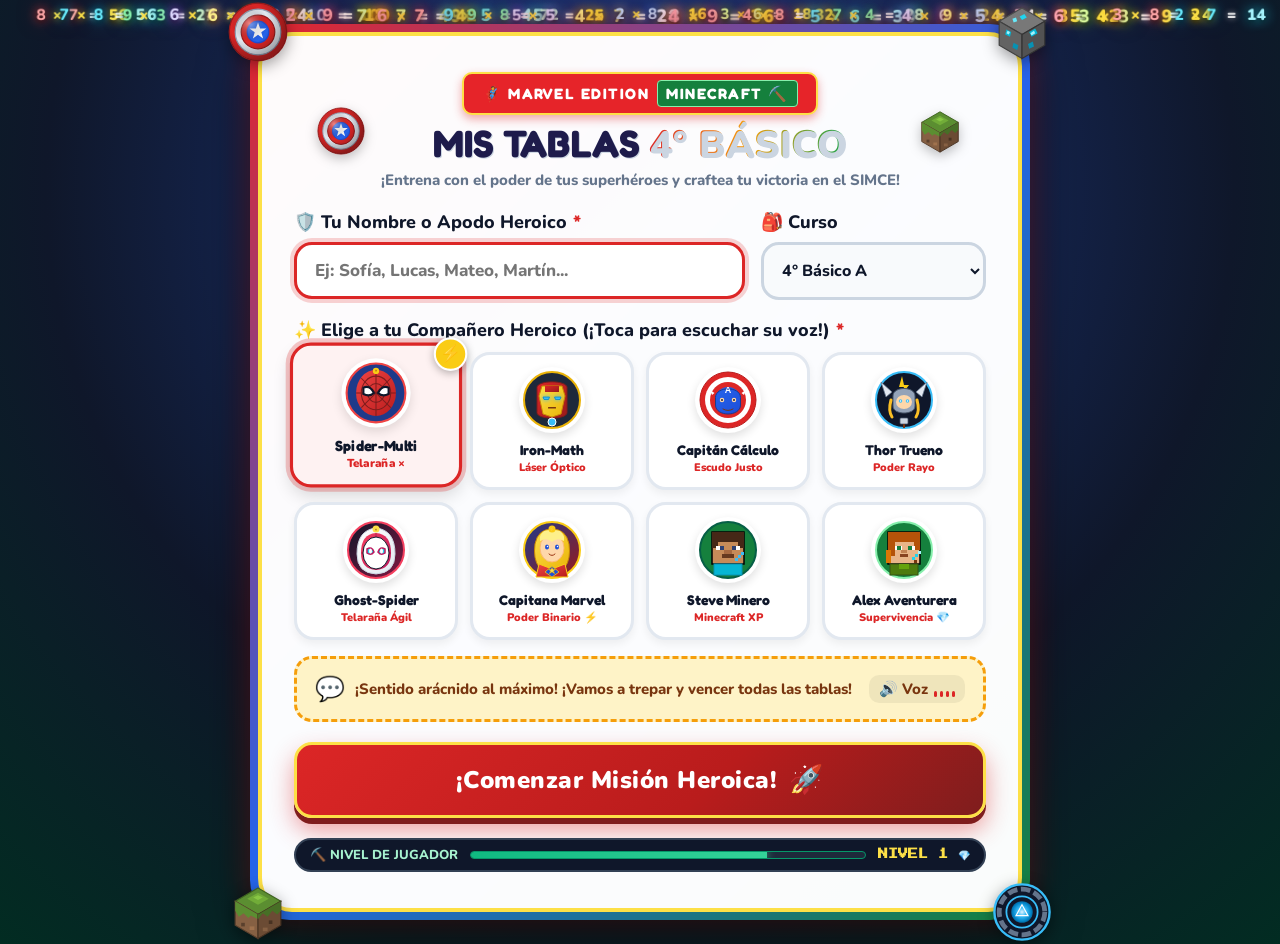
==== commit 9da53b77: "Add files via upload" ====
--- a/index.html
+++ b/index.html
@@ -51,7 +51,7 @@
       z-index: 9999;
     }
 
-    /* Fondo animado con Bloques flotantes y Símbolos */
+    /* Fondo animado con Tablas de Multiplicar Flotantes */
     .hero-bg {
       position: fixed;
       inset: 0;
@@ -60,18 +60,166 @@
       overflow: hidden;
     }
 
-    .floating-item {
+    .floating-item.math-pill {
       position: absolute;
       user-select: none;
-      animation: floatElement 12s infinite linear;
-      filter: drop-shadow(0 6px 12px rgba(0,0,0,0.4));
-    }
-
-    @keyframes floatElement {
-      0% { transform: translateY(110vh) rotate(0deg) scale(0.85); opacity: 0; }
-      15% { opacity: 0.6; }
-      85% { opacity: 0.6; }
-      100% { transform: translateY(-15vh) rotate(360deg) scale(1.15); opacity: 0; }
+      display: inline-flex;
+      align-items: center;
+      gap: 8px;
+      padding: 4px 10px;
+      background: transparent !important;
+      border: none !important;
+      box-shadow: none !important;
+      backdrop-filter: none !important;
+      font-family: 'Fredoka', cursive, 'Nunito', sans-serif;
+      font-weight: 800;
+      letter-spacing: 0.8px;
+      white-space: nowrap;
+      will-change: transform, opacity;
+      pointer-events: none;
+    }
+
+    .math-pill .math-expr {
+      color: inherit;
+      font-weight: 800;
+    }
+
+    .math-pill .math-times {
+      color: #FDE047;
+      font-weight: 900;
+      margin: 0 2px;
+      text-shadow: 0 0 8px rgba(250, 204, 21, 0.8);
+    }
+
+    .math-pill .math-eq {
+      color: rgba(255, 255, 255, 0.95);
+      font-weight: 900;
+      margin: 0 2px;
+      text-shadow: 0 0 6px rgba(255, 255, 255, 0.6);
+    }
+
+    .math-pill .math-res {
+      background: transparent !important;
+      color: #FDE047;
+      font-weight: 900;
+      padding: 0;
+      border: none !important;
+      box-shadow: none !important;
+      text-shadow: 0 0 10px rgba(250, 204, 21, 0.9), 0 2px 4px #000;
+    }
+
+    /* Variantes de Color de Texto Heroicas y Minecraft (Sin fondos) */
+    .math-theme-red {
+      color: #FCA5A5;
+      text-shadow: 0 0 10px #EF4444, 0 0 20px rgba(239, 68, 68, 0.6), 0 2px 5px rgba(0,0,0,0.9);
+    }
+
+    .math-theme-diamond {
+      color: #67E8F9;
+      text-shadow: 0 0 10px #06B6D4, 0 0 20px rgba(34, 211, 238, 0.6), 0 2px 5px rgba(0,0,0,0.9);
+    }
+    .math-theme-diamond .math-res {
+      color: #A5F3FC;
+      text-shadow: 0 0 12px #22D3EE, 0 2px 5px #000;
+    }
+
+    .math-theme-green {
+      color: #86EFAC;
+      text-shadow: 0 0 10px #10B981, 0 0 20px rgba(16, 185, 129, 0.6), 0 2px 5px rgba(0,0,0,0.9);
+    }
+    .math-theme-green .math-res {
+      color: #BBF7D0;
+      text-shadow: 0 0 12px #34D399, 0 2px 5px #000;
+    }
+
+    .math-theme-purple {
+      color: #DDD6FE;
+      text-shadow: 0 0 10px #A855F7, 0 0 20px rgba(168, 85, 247, 0.6), 0 2px 5px rgba(0,0,0,0.9);
+    }
+
+    .math-theme-gold {
+      color: #FEF08A;
+      text-shadow: 0 0 10px #F59E0B, 0 0 20px rgba(245, 158, 11, 0.6), 0 2px 5px rgba(0,0,0,0.9);
+    }
+    .math-theme-gold .math-res {
+      color: #FFFFFF;
+      text-shadow: 0 0 12px #FDE047, 0 2px 5px #000;
+    }
+
+    .math-theme-blue {
+      color: #BFDBFE;
+      text-shadow: 0 0 10px #3B82F6, 0 0 20px rgba(59, 130, 246, 0.6), 0 2px 5px rgba(0,0,0,0.9);
+    }
+
+    .math-theme-rose {
+      color: #FDA4AF;
+      text-shadow: 0 0 10px #F43F5E, 0 0 20px rgba(244, 63, 94, 0.6), 0 2px 5px rgba(0,0,0,0.9);
+    }
+
+    .math-theme-lime {
+      color: #D9F99D;
+      text-shadow: 0 0 10px #84CC16, 0 0 20px rgba(132, 204, 22, 0.6), 0 2px 5px rgba(0,0,0,0.9);
+    }
+
+    /* Animaciones hacia arriba con balanceo suave y natural */
+    @keyframes floatMathLeft {
+      0% {
+        transform: translateY(112vh) translateX(0px) rotate(-5deg) scale(0.9);
+        opacity: 0;
+      }
+      8% {
+        opacity: 0.9;
+      }
+      50% {
+        transform: translateY(50vh) translateX(22px) rotate(4deg) scale(1);
+      }
+      92% {
+        opacity: 0.9;
+      }
+      100% {
+        transform: translateY(-16vh) translateX(-18px) rotate(-4deg) scale(1.05);
+        opacity: 0;
+      }
+    }
+
+    @keyframes floatMathRight {
+      0% {
+        transform: translateY(112vh) translateX(0px) rotate(5deg) scale(0.9);
+        opacity: 0;
+      }
+      8% {
+        opacity: 0.9;
+      }
+      50% {
+        transform: translateY(50vh) translateX(-22px) rotate(-4deg) scale(1);
+      }
+      92% {
+        opacity: 0.9;
+      }
+      100% {
+        transform: translateY(-16vh) translateX(18px) rotate(4deg) scale(1.05);
+        opacity: 0;
+      }
+    }
+
+    @keyframes floatMathCenter {
+      0% {
+        transform: translateY(112vh) translateX(0px) rotate(-2deg) scale(0.92);
+        opacity: 0;
+      }
+      8% {
+        opacity: 0.88;
+      }
+      50% {
+        transform: translateY(50vh) translateX(12px) rotate(3deg) scale(1);
+      }
+      92% {
+        opacity: 0.88;
+      }
+      100% {
+        transform: translateY(-16vh) translateX(-12px) rotate(-2deg) scale(1.04);
+        opacity: 0;
+      }
     }
 
     /* =========================================================================
@@ -717,22 +865,22 @@
               <span class="avatar-role">Poder Rayo</span>
             </div>
 
-            <!-- 5. Hulk -->
-            <div class="avatar-card" data-id="hulk" data-sound="hulk" data-name="Hulk Aplasta Tablas" data-quote="¡HULK APLASTA DUDAS! ¡Hulk es el más fuerte de las matemáticas!">
+            <!-- 5. Ghost-Spider (Spider-Gwen) -->
+            <div class="avatar-card" data-id="gwen" data-sound="thwip" data-name="Ghost-Spider" data-quote="¡Sentido arácnido interdimensional activado! ¡Vamos a saltar y resolver todas las tablas!">
               <div class="avatar-icon-wrap">
-                <img src="Sistema/IMAGEN/avatar_hulk.svg" alt="Hulk Aplasta Tablas">
+                <img src="Sistema/IMAGEN/avatar_gwen.svg" alt="Ghost-Spider">
               </div>
-              <span class="avatar-name">Hulk Matemático</span>
-              <span class="avatar-role">Fuerza Bruta</span>
+              <span class="avatar-name">Ghost-Spider</span>
+              <span class="avatar-role">Telaraña Ágil</span>
             </div>
 
-            <!-- 6. Pantera Negra -->
-            <div class="avatar-card" data-id="pantera" data-sound="wakanda" data-name="Pantera Ágil" data-quote="¡YIBAMBE! ¡Wakanda por siempre! ¡Nuestras garras de vibranium resolverán cada cálculo!">
+            <!-- 6. Capitana Marvel -->
+            <div class="avatar-card" data-id="capitanamarvel" data-sound="thunder" data-name="Capitana Marvel" data-quote="¡Más alto, más lejos, más rápido! ¡Nuestra energía cósmica multiplicará la victoria!">
               <div class="avatar-icon-wrap">
-                <img src="Sistema/IMAGEN/avatar_pantera.svg" alt="Pantera Ágil">
+                <img src="Sistema/IMAGEN/avatar_capitanamarvel.svg" alt="Capitana Marvel">
               </div>
-              <span class="avatar-name">Pantera Ágil</span>
-              <span class="avatar-role">Vibranium</span>
+              <span class="avatar-name">Capitana Marvel</span>
+              <span class="avatar-role">Poder Binario ⚡</span>
             </div>
 
             <!-- 7. Steve Minecraft -->
@@ -744,13 +892,13 @@
               <span class="avatar-role">Minecraft XP</span>
             </div>
 
-            <!-- 8. Creeper Minecraft -->
-            <div class="avatar-card" data-id="creeper" data-sound="creeper" data-name="Creeper Verde" data-quote="¡Tssssssss... ¡BOOM! ¡Una explosión verde de aciertos y esmeraldas!">
+            <!-- 8. Alex Minecraft -->
+            <div class="avatar-card" data-id="alex" data-sound="sword" data-name="Alex Aventurera" data-quote="¡Espada de diamante y arco encantado listos! ¡A conquistar todas las tablas en el multiverso!">
               <div class="avatar-icon-wrap">
-                <img src="Sistema/IMAGEN/avatar_creeper.svg" alt="Creeper Verde">
+                <img src="Sistema/IMAGEN/avatar_alex.svg" alt="Alex Aventurera">
               </div>
-              <span class="avatar-name">Creeper Verde</span>
-              <span class="avatar-role">Esmeralda 💎</span>
+              <span class="avatar-name">Alex Aventurera</span>
+              <span class="avatar-role">Supervivencia 💎</span>
             </div>
           </div>
 
@@ -793,25 +941,72 @@
   <!-- Sonidos y Script Principal -->
   <script src="Sistema/JS/sound.js"></script>
   <script>
-    // Generar partículas flotantes estilo Marvel & Minecraft
-    const heroElements = [
-      'Sistema/IMAGEN/escudo_marvel.svg',
-      'Sistema/IMAGEN/bloque_minecraft.svg',
-      'Sistema/IMAGEN/bloque_diamante.svg',
-      'Sistema/IMAGEN/reactor_arc.svg',
-      'Sistema/IMAGEN/espada_diamante.svg',
-      'Sistema/IMAGEN/guantelete.svg'
+    // Generar tablas de multiplicar flotantes (estilo heroico Marvel & Minecraft)
+    const tablasMultiplicar = [
+      { a: 2, b: 4 }, { a: 2, b: 7 }, { a: 2, b: 8 }, { a: 2, b: 9 },
+      { a: 3, b: 3 }, { a: 3, b: 6 }, { a: 3, b: 7 }, { a: 3, b: 8 }, { a: 3, b: 9 },
+      { a: 4, b: 4 }, { a: 4, b: 6 }, { a: 4, b: 7 }, { a: 4, b: 8 }, { a: 4, b: 9 },
+      { a: 5, b: 5 }, { a: 5, b: 6 }, { a: 5, b: 7 }, { a: 5, b: 8 }, { a: 5, b: 9 },
+      { a: 6, b: 4 }, { a: 6, b: 6 }, { a: 6, b: 7 }, { a: 6, b: 8 }, { a: 6, b: 9 },
+      { a: 7, b: 4 }, { a: 7, b: 6 }, { a: 7, b: 7 }, { a: 7, b: 8 }, { a: 7, b: 9 },
+      { a: 8, b: 4 }, { a: 8, b: 6 }, { a: 8, b: 7 }, { a: 8, b: 8 }, { a: 8, b: 9 },
+      { a: 9, b: 3 }, { a: 9, b: 5 }, { a: 9, b: 6 }, { a: 9, b: 7 }, { a: 9, b: 8 }, { a: 9, b: 9 },
+      { a: 10, b: 4 }, { a: 10, b: 6 }, { a: 10, b: 8 }, { a: 10, b: 10 }
     ];
+
+    const themes = [
+      'math-theme-red',
+      'math-theme-diamond',
+      'math-theme-green',
+      'math-theme-purple',
+      'math-theme-gold',
+      'math-theme-blue',
+      'math-theme-rose',
+      'math-theme-lime'
+    ];
+
+    const animNames = ['floatMathLeft', 'floatMathRight', 'floatMathCenter'];
     const bgContainer = document.getElementById('heroBg');
 
-    for (let i = 0; i < 20; i++) {
-      const el = document.createElement('img');
-      el.src = heroElements[i % heroElements.length];
-      el.className = 'floating-item';
-      el.style.left = Math.random() * 94 + '%';
-      el.style.width = (Math.random() * 26 + 32) + 'px';
-      el.style.animationDuration = (Math.random() * 8 + 8) + 's';
-      el.style.animationDelay = (Math.random() * 8) + 's';
+    // Mezclar las multiplicaciones para máxima variedad
+    const shuffledTablas = [...tablasMultiplicar].sort(() => Math.random() - 0.5);
+    const count = 26;
+
+    for (let i = 0; i < count; i++) {
+      const item = shuffledTablas[i % shuffledTablas.length];
+      const res = item.a * item.b;
+
+      const el = document.createElement('div');
+      const themeClass = themes[i % themes.length];
+      el.className = `floating-item math-pill ${themeClass}`;
+      
+      el.innerHTML = `
+        <span class="math-expr">${item.a} <span class="math-times">×</span> ${item.b}</span>
+        <span class="math-eq">=</span>
+        <span class="math-res">${res}</span>
+      `;
+
+      // Posicionamiento horizontal bien distribuido a lo ancho de la pantalla
+      const colWidth = 92 / count;
+      const leftPos = (i * colWidth) + (Math.random() * (colWidth * 0.7));
+      el.style.left = `${Math.min(92, Math.max(2, leftPos)).toFixed(1)}%`;
+
+      // Tamaño de letra variado para dar sensación de profundidad
+      const fontSize = (Math.random() * 3.5 + 15).toFixed(1);
+      el.style.fontSize = `${fontSize}px`;
+
+      // Duración y tipo de animación (entre 10s y 16s)
+      const duration = (Math.random() * 6 + 10).toFixed(1);
+      const anim = animNames[i % animNames.length];
+      el.style.animationName = anim;
+      el.style.animationDuration = `${duration}s`;
+      el.style.animationTimingFunction = 'linear';
+      el.style.animationIterationCount = 'infinite';
+
+      // Delays negativos para que al abrir la página ya haya tablas flotando en toda la pantalla
+      const delay = -(Math.random() * parseFloat(duration)).toFixed(2);
+      el.style.animationDelay = `${delay}s`;
+
       bgContainer.appendChild(el);
     }
 
@@ -839,11 +1034,19 @@
         window.sound.playWebThwip();
       } else if (avatarId === 'capitan') {
         window.sound.playCapShieldRing();
-      } else if (avatarId === 'creeper') {
-        window.sound.playCreeperExplode();
+      } else if (avatarId === 'gwen') {
+        window.sound.playWebThwip();
+        setTimeout(() => window.sound.playJarvisChime(), 100);
+      } else if (avatarId === 'capitanamarvel') {
+        window.sound.playThunderClap();
       } else if (avatarId === 'steve') {
         window.sound.playSwordHit();
         setTimeout(() => window.sound.playMinecraftXp(), 100);
+      } else if (avatarId === 'alex') {
+        window.sound.playSwordHit();
+        setTimeout(() => window.sound.playMinecraftXp(), 100);
+      } else if (avatarId === 'creeper') {
+        window.sound.playCreeperExplode();
       } else {
         window.sound.playMinecraftPop();
       }
@@ -863,9 +1066,19 @@
       utter.lang = 'es-ES';
 
       // Modulación dramática y potente de tono (pitch) y velocidad (rate)
-      if (avatarId === 'hulk') {
-        utter.pitch = 0.42; // Súper grave, titánico y monstruoso
-        utter.rate = 0.85;  // Pausado y contundente
+      const esFemenino = (avatarId === 'gwen' || avatarId === 'capitanamarvel' || avatarId === 'alex');
+
+      if (avatarId === 'gwen') {
+        utter.pitch = 1.35; // Voz juvenil femenina brillante, ágil y divertida
+        utter.rate = 1.10;
+        utter.volume = 1.0;
+      } else if (avatarId === 'capitanamarvel') {
+        utter.pitch = 1.15; // Voz superheroica femenina poderosa, decidida y cósmica
+        utter.rate = 1.02;
+        utter.volume = 1.0;
+      } else if (avatarId === 'alex') {
+        utter.pitch = 1.25; // Voz aventurera femenina entusiasta y valiente
+        utter.rate = 1.05;
         utter.volume = 1.0;
       } else if (avatarId === 'thor') {
         utter.pitch = 0.65; // Profundo como el trueno de Asgard
@@ -875,10 +1088,6 @@
         utter.pitch = 1.22; // Ágil, juvenil, divertido y rápido
         utter.rate = 1.10;
         utter.volume = 1.0;
-      } else if (avatarId === 'pantera') {
-        utter.pitch = 0.88; // Firme, regio y marcial
-        utter.rate = 0.98;
-        utter.volume = 1.0;
       } else if (avatarId === 'ironman') {
         utter.pitch = 0.95; // Tecnológico, seguro y brillante
         utter.rate = 1.05;
@@ -887,22 +1096,27 @@
         utter.pitch = 0.90; // Voz de líder patriótico y decidido
         utter.rate = 0.96;
         utter.volume = 1.0;
-      } else if (avatarId === 'creeper') {
-        utter.pitch = 1.30; // Agudo, silbante y explosivo
-        utter.rate = 1.15;
-        utter.volume = 1.0;
       } else if (avatarId === 'steve') {
         utter.pitch = 1.08; // Aventurero Minecraft entusiasta
         utter.rate = 1.04;
         utter.volume = 1.0;
       }
 
-      // Buscar la voz española más expresiva instalada
+      // Buscar la mejor voz española (priorizando femeninas para personajes femeninos)
       const voices = window.speechSynthesis.getVoices();
-      const mejorVoz = voices.find(v => 
-        (v.lang.startsWith('es') || v.lang.includes('ES') || v.lang.includes('MX')) &&
-        (v.name.includes('Google') || v.name.includes('Natural') || v.name.includes('Sabina') || v.name.includes('Raul') || v.name.includes('Helena') || v.name.includes('Alvaro') || v.name.includes('Jorge'))
-      ) || voices.find(v => v.lang.startsWith('es'));
+      let mejorVoz = null;
+
+      if (esFemenino) {
+        mejorVoz = voices.find(v => 
+          (v.lang.startsWith('es') || v.lang.includes('ES') || v.lang.includes('MX')) &&
+          (v.name.includes('Helena') || v.name.includes('Sabina') || v.name.includes('Laura') || v.name.includes('Marta') || v.name.includes('Monica') || v.name.includes('Paulina') || v.name.includes('Zira') || v.name.includes('Female'))
+        ) || voices.find(v => v.lang.startsWith('es'));
+      } else {
+        mejorVoz = voices.find(v => 
+          (v.lang.startsWith('es') || v.lang.includes('ES') || v.lang.includes('MX')) &&
+          (v.name.includes('Google') || v.name.includes('Natural') || v.name.includes('Raul') || v.name.includes('Alvaro') || v.name.includes('Jorge') || v.name.includes('Male'))
+        ) || voices.find(v => v.lang.startsWith('es'));
+      }
 
       if (mejorVoz) utter.voice = mejorVoz;
 
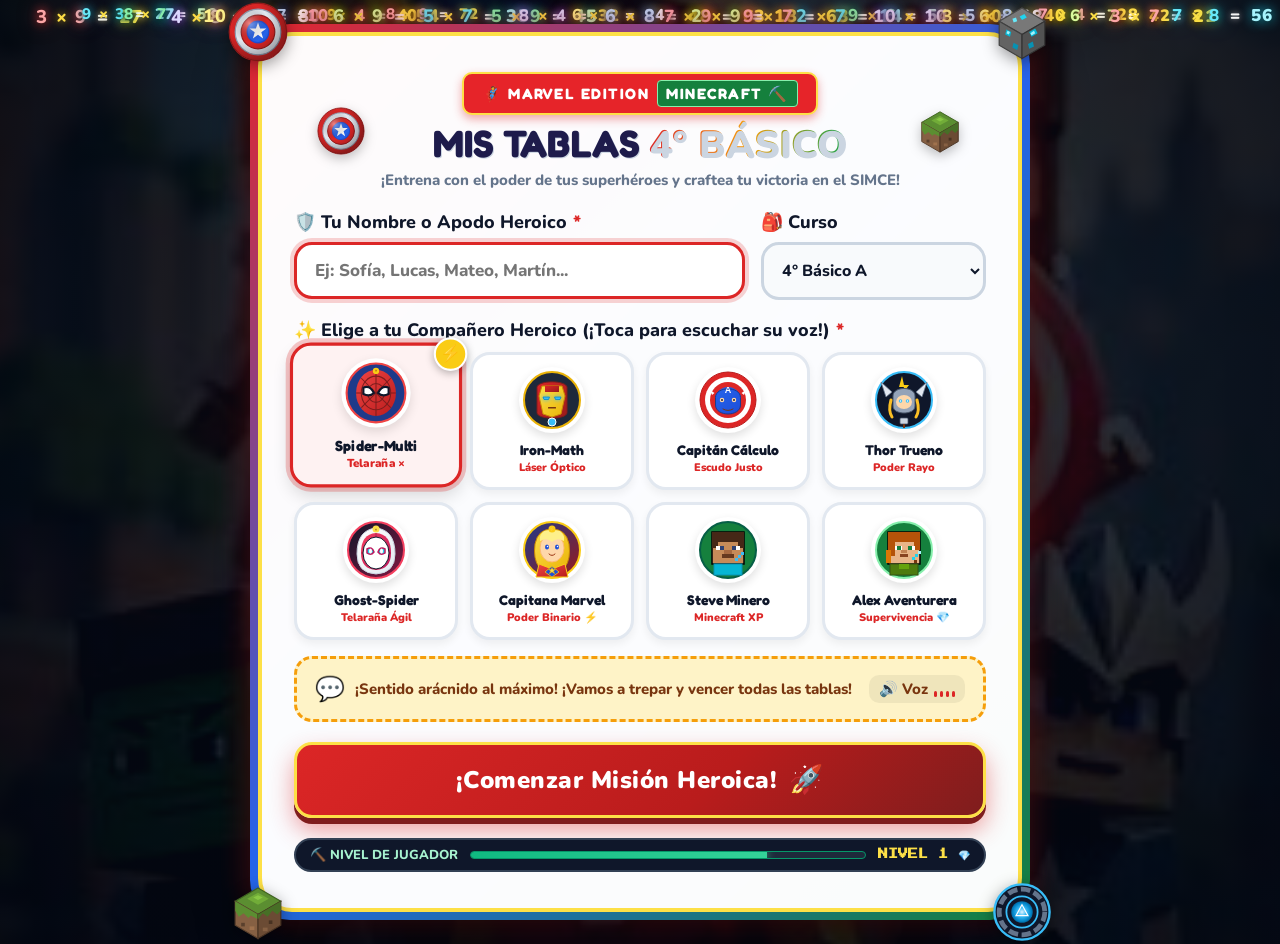
==== commit 6c1f23fe: "Add files via upload" ====
--- a/index.html
+++ b/index.html
@@ -51,6 +51,38 @@
       z-index: 9999;
     }
 
+    /* Fondo de Batalla Marvel & Minecraft 3D en Cámara Lenta */
+    .login-scenic-battle-bg {
+      position: fixed;
+      inset: -5%;
+      width: 110%;
+      height: 110%;
+      z-index: 0;
+      pointer-events: none;
+      overflow: hidden;
+      animation: slowmoPanoramaDrift 28s infinite ease-in-out alternate;
+    }
+
+    .login-battle-img {
+      width: 100%;
+      height: 100%;
+      object-fit: cover;
+      object-position: center 35%;
+      filter: saturate(1.2) brightness(0.46) contrast(1.15);
+    }
+
+    .login-battle-overlay {
+      position: absolute;
+      inset: 0;
+      background: radial-gradient(circle at 50% 45%, rgba(15, 23, 42, 0.4) 0%, rgba(3, 7, 18, 0.88) 85%);
+    }
+
+    @keyframes slowmoPanoramaDrift {
+      0% { transform: scale(1.02) translate3d(0, 0, 0); }
+      50% { transform: scale(1.06) translate3d(-14px, 10px, 0); }
+      100% { transform: scale(1.03) translate3d(12px, -10px, 0); }
+    }
+
     /* Fondo animado con Tablas de Multiplicar Flotantes */
     .hero-bg {
       position: fixed;
@@ -738,6 +770,12 @@
 
   <!-- Canvas de Serpentinas, Confeti y Brillos -->
   <canvas id="confettiCanvas"></canvas>
+
+  <!-- Fondo de Batalla Marvel & Minecraft 3D en Cámara Lenta -->
+  <div class="login-scenic-battle-bg">
+    <img src="Sistema/IMAGEN/marvel_minecraft_battle.png" alt="Minecraft Marvel Battle" class="login-battle-img">
+    <div class="login-battle-overlay"></div>
+  </div>
 
   <!-- Partículas flotantes estilo Marvel & Minecraft -->
   <div class="hero-bg" id="heroBg"></div>
